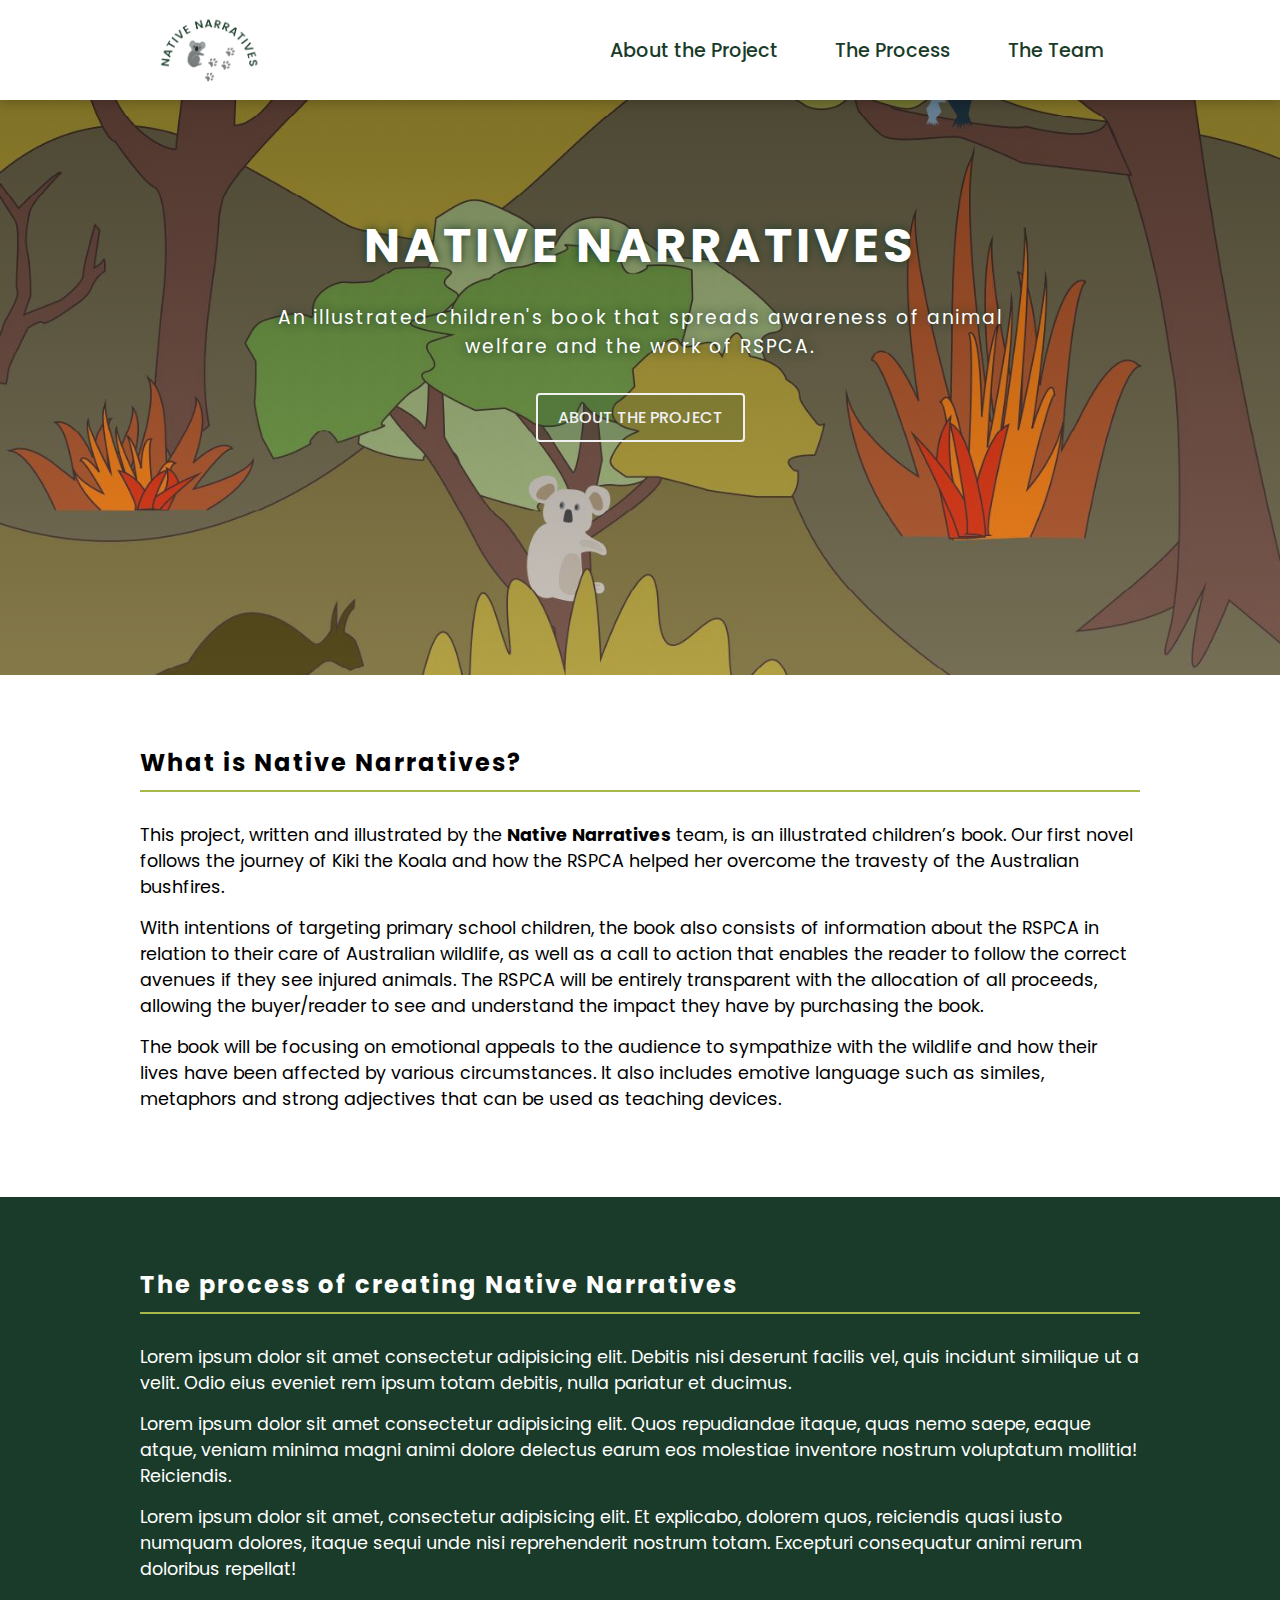
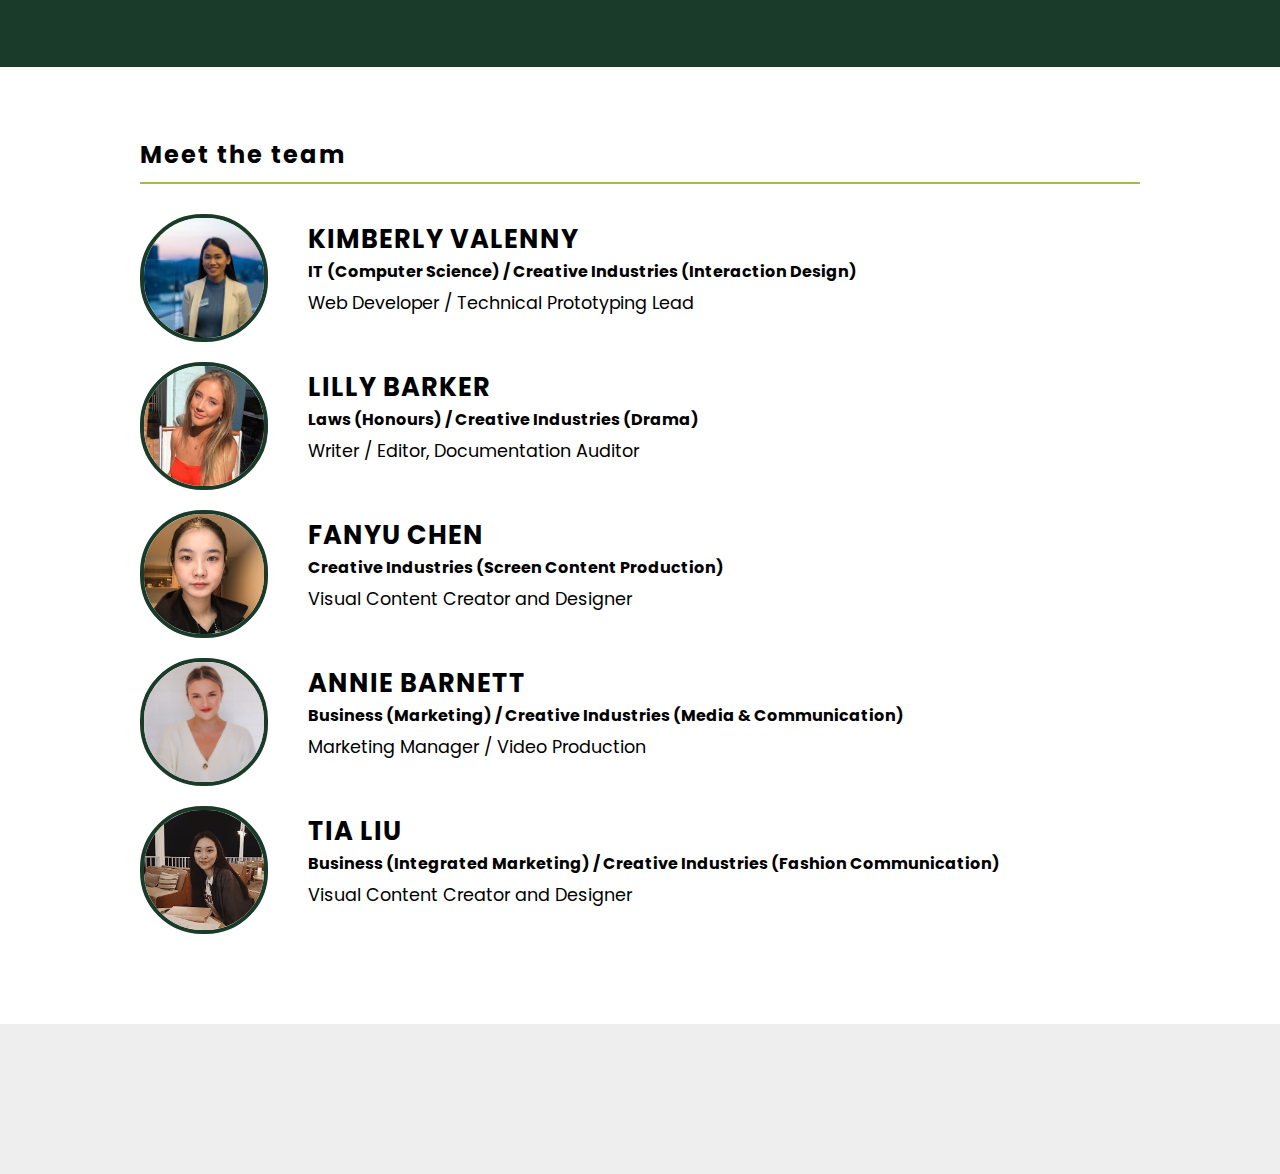
==== native-narratives/index.html @ b07a6215 "Updated copy text of project description" ====
<!DOCTYPE html>
<html lang="en">
  <head>
    <meta charset="UTF-8" />
    <meta name="viewport" content="width=device-width, initial-scale=1.0" />
    <link
      rel="stylesheet"
      href="https://cdnjs.cloudflare.com/ajax/libs/font-awesome/4.7.0/css/font-awesome.min.css"
    />
    <link rel="stylesheet" href="style.css" />
    <link rel="icon" href="assets/koala-favicon.png" />
    <title>Native Narratives</title>
  </head>
  <body>
    <nav id="nav" class="nav">
      <a class="logo" href="#intro">
        <img src="assets/native-narratives-logo-dark.png" />
      </a>
      <ul id="nav-items" class="nav-items">
        <li><a href="#about">About the Project</a></li>
        <li><a href="#process">The Process</a></li>
        <li><a href="#team">The Team</a></li>
      </ul>
      <a href="javascript:void(0);" class="icon" onclick="mobileNav()"
        ><i class="fa fa-bars"></i
      ></a>
    </nav>

    <section id="intro" class="intro">
      <div class="intro-text">
        <h1 id="title">Native Narratives</h1>
        <h3 id="subtitle">
          An illustrated children's book that spreads awareness of animal
          welfare and the work of RSPCA.
        </h3>
        <a href="#about"><button>About the Project</button></a>
      </div>
    </section>

    <main>
      <section id="about" class="about">
        <article>
          <h1>What is Native Narratives?</h1>
          <p>
            This project, written and illustrated by the
            <b>Native Narratives</b> team, is an illustrated children’s book.
            Our first novel follows the journey of Kiki the Koala and how the
            RSPCA helped her overcome the travesty of the Australian bushfires.
          </p>
          <p>
            With intentions of targeting primary school children, the book also
            consists of information about the RSPCA in relation to their care of
            Australian wildlife, as well as a call to action that enables the
            reader to follow the correct avenues if they see injured animals.
            The RSPCA will be entirely transparent with the allocation of all
            proceeds, allowing the buyer/reader to see and understand the impact
            they have by purchasing the book.
          </p>
          <p>
            The book will be focusing on emotional appeals to the audience to
            sympathize with the wildlife and how their lives have been affected
            by various circumstances. It also includes emotive language such as
            similes, metaphors and strong adjectives that can be used as
            teaching devices.
          </p>
        </article>
      </section>
      <section id="process" class="process">
        <article>
          <h1>The process of creating Native Narratives</h1>
          <p>
            Lorem ipsum dolor sit amet consectetur adipisicing elit. Debitis
            nisi deserunt facilis vel, quis incidunt similique ut a velit. Odio
            eius eveniet rem ipsum totam debitis, nulla pariatur et ducimus.
          </p>
          <p>
            Lorem ipsum dolor sit amet consectetur adipisicing elit. Quos
            repudiandae itaque, quas nemo saepe, eaque atque, veniam minima
            magni animi dolore delectus earum eos molestiae inventore nostrum
            voluptatum mollitia! Reiciendis.
          </p>
          <p>
            Lorem ipsum dolor sit amet, consectetur adipisicing elit. Et
            explicabo, dolorem quos, reiciendis quasi iusto numquam dolores,
            itaque sequi unde nisi reprehenderit nostrum totam. Excepturi
            consequatur animi rerum doloribus repellat!
          </p>
        </article>
      </section>
      <section id="team" class="team">
        <article>
          <h1>Meet the team</h1>
          <div class="team-member">
            <img src="assets/team-members/Kimberly.jpg" />
            <div class="text-container">
              <h2>Kimberly Valenny</h2>
              <h3>
                IT (Computer Science) / Creative Industries (Interaction Design)
              </h3>
              <p>Web Developer / Technical Prototyping Lead</p>
            </div>
          </div>
          <div class="team-member">
            <img src="assets/team-members/Lilly.png" />
            <div class="text-container">
              <h2>Lilly Barker</h2>
              <h3>Laws (Honours) / Creative Industries (Drama)</h3>
              <p>Writer / Editor, Documentation Auditor</p>
            </div>
          </div>
          <div class="team-member">
            <img src="assets/team-members/Fanyu.jpg" />
            <div class="text-container">
              <h2>Fanyu Chen</h2>
              <h3>Creative Industries (Screen Content Production)</h3>
              <p>Visual Content Creator and Designer</p>
            </div>
          </div>
          <div class="team-member">
            <img src="assets/team-members/Annie.jpg" />
            <div class="text-container">
              <h2>Annie Barnett</h2>
              <h3>
                Business (Marketing) / Creative Industries (Media &
                Communication)
              </h3>
              <p>Marketing Manager / Video Production</p>
            </div>
          </div>
          <div class="team-member">
            <img src="assets/team-members/Tia.jpg" />
            <div class="text-container">
              <h2>Tia Liu</h2>
              <h3>
                Business (Integrated Marketing) / Creative Industries (Fashion
                Communication)
              </h3>
              <p>Visual Content Creator and Designer</p>
            </div>
          </div>
        </article>
      </section>
    </main>

    <footer></footer>
  </body>

  <script src="script.js"></script>
</html>
---- native-narratives/style.css ----
@import url('https://fonts.googleapis.com/css2?family=Poppins:ital,wght@0,300;0,400;0,500;0,800;1,600&display=swap');

:root {
    font-size: 80%;
}

html {
    scroll-behavior: smooth;
}

body {
    margin: 0;
    padding: 0;
    box-sizing: border-box;
}

/* TEXT STYLINGS */

h1, h2, h3 {
    margin: 0;
    font-family: 'Poppins', sans-serif;
    letter-spacing: 2px;
}

p {
    margin: 0;
    font-family: 'Poppins', sans-serif;
    font-weight: 400;
    font-size: 1.1em;
}

button {
    padding: 10px 20px;
    margin: 12px 0;
    border-radius: 4px;
    background-color: transparent;
    cursor: pointer;
    font-family: 'Poppins', sans-serif;
    text-transform: uppercase;
    font-size: 1rem;
    transition: 0.2s;
}

/* NAVIGATION BAR */

#nav {
    text-align: center;
    background-color: white;
    box-shadow: 1px 2px 10px 1px rgba(0, 0, 0, 0.2);
    top: 0;
    z-index: 99;
    position: sticky;
    height: 60px;
    transition: all 0.4s ease;
    align-items: center;
}

#nav #nav-items {
    display: none;
}

#nav a.icon {
    display: block;
    position: absolute;
    right: 30px;
    top: 14px;
    font-size: 30px;
}

#nav.sticky-nav {
    position: sticky;
    transition: top 0.4s ease;
    box-shadow: 0 5px 10px rgb(0 0 0 / 10%);
    background-color: #FFFFFF;
}

#nav ul {
    list-style: none;
    padding-left: 0;
    font-family: 'Poppins', sans-serif;
    font-weight: 500;
    margin: 0;
    background-color: white;
}

#nav a img {
    height: 40px;
    padding-left: 2em;
    padding-top: 0.85em;
    float: left;
}

#nav a.logo {
    display: block;
    padding-bottom: 60px;
}

#nav a {
    color: #1A3B29;
}

#nav ul a {
    text-decoration: none;
    font-size: 1.2rem;
    display: block;
    padding: 1em;
    text-align: left;
    margin-left: 0.8em;
}

#nav ul a:hover {
    color: #A6B84A;
}

/* --- INTRO --- */

section#intro {
    background-color: beige;
    min-height: 75vh;
    margin-top: -100px;
    background-image: linear-gradient(rgba(0, 0, 0, 0.3), rgba(255, 255, 255, 0.1)), url('assets/3.jpg');
    background-position: center;
    background-repeat: no-repeat;
    background-size: cover;
}

#intro .intro-text {
    text-align: center;
    color: white;
    max-width: 90%;
    margin: 0 auto;
    padding-top: 200px;
    text-shadow: 0px 0px 10px #1A3B29;
}

#intro #title {
    text-transform: uppercase;
    letter-spacing: 4px;
    font-size: 3rem;
    line-height: 1.1;
    margin: 20px 0;
    border-bottom: none;
}

#intro #subtitle {
    font-weight: 400;
    margin: 20px 0;
}

.intro button {
    border: 2px solid #F0F0F0;
    background-color: rgba(26, 59, 41, 0.2);
    color: #F0F0F0;
    font-weight: 500;
}

.intro button:hover {
    color: #1A3B29;
    background-color: #F0F0F0;
}

/* MAIN */

main {
    background-color: white;

}

/* SECTIONS */

article {
    max-width: 700px;
    width: auto;
    margin-left: auto;
    margin-right: auto;
    padding: 40px 30px;
}

section h1 {
    font-size: 1.5rem;
    font-weight: bold;
    margin-bottom: 30px;
    padding-bottom: 10px;
    border-bottom: 2px solid #A6B84A;
}

section p {
    margin-bottom: 15px;
}

#process {
    background-color: #1A3B29;
    color: white;
}

/* MEET THE TEAM */

#team .team-member {
    display: flex;
    flex-direction: row;
    align-items: flex-start;
    justify-content: flex-start;
    margin-bottom: 20px;
}

#team .text-container h2  {
    font-size: 1.6rem;
    text-transform: uppercase;
    letter-spacing: 1px;
    line-height: 1.1;
    margin-bottom: 6px;
}

#team .text-container h3 {
    font-size: 1rem;
    letter-spacing: normal;
    margin-bottom: 6px;
}

#team img {
    object-fit: cover;
    width: 92px;
    height: 92px;
    border-radius: 50px;
    border: 4px solid #1A3B29;
    margin-right: 20px;
}

/* FOOTER */

footer {
    background-color: #EEEEEE;
    height: 150px;
}


/* ---- MEDIA QUERIES ---- */

@media (min-width: 700px) {
    :root {
        font-size: 100%;
    }

    #nav {
        display: flex;
        justify-content: space-around;
        position: sticky;
        height: 100px;
    }
    
    #nav #nav-items {
        display: block !important;
    }
    
    #nav a.icon {
        display: none;
    }

    #nav a.logo {
        display: flex;
        padding: 0;
    }

    #nav a img {
        padding: 0;
        height: 70px;
    }

    #nav ul {
        margin: auto 0;
    }

    #nav li {
        display: inline-block;
    }

    #intro .intro-text {
        max-width: 60%;
    }

    article {
        max-width: 1000px;
        width: auto;
        margin-left: auto;
        margin-right: auto;
        padding: 70px 100px;
    }

    #team .team-member {
        align-items: center;
    }

    #team img {
        width: 120px;
        height: 120px;
        border-radius: 62px;
        margin-right: 40px;
    }
}
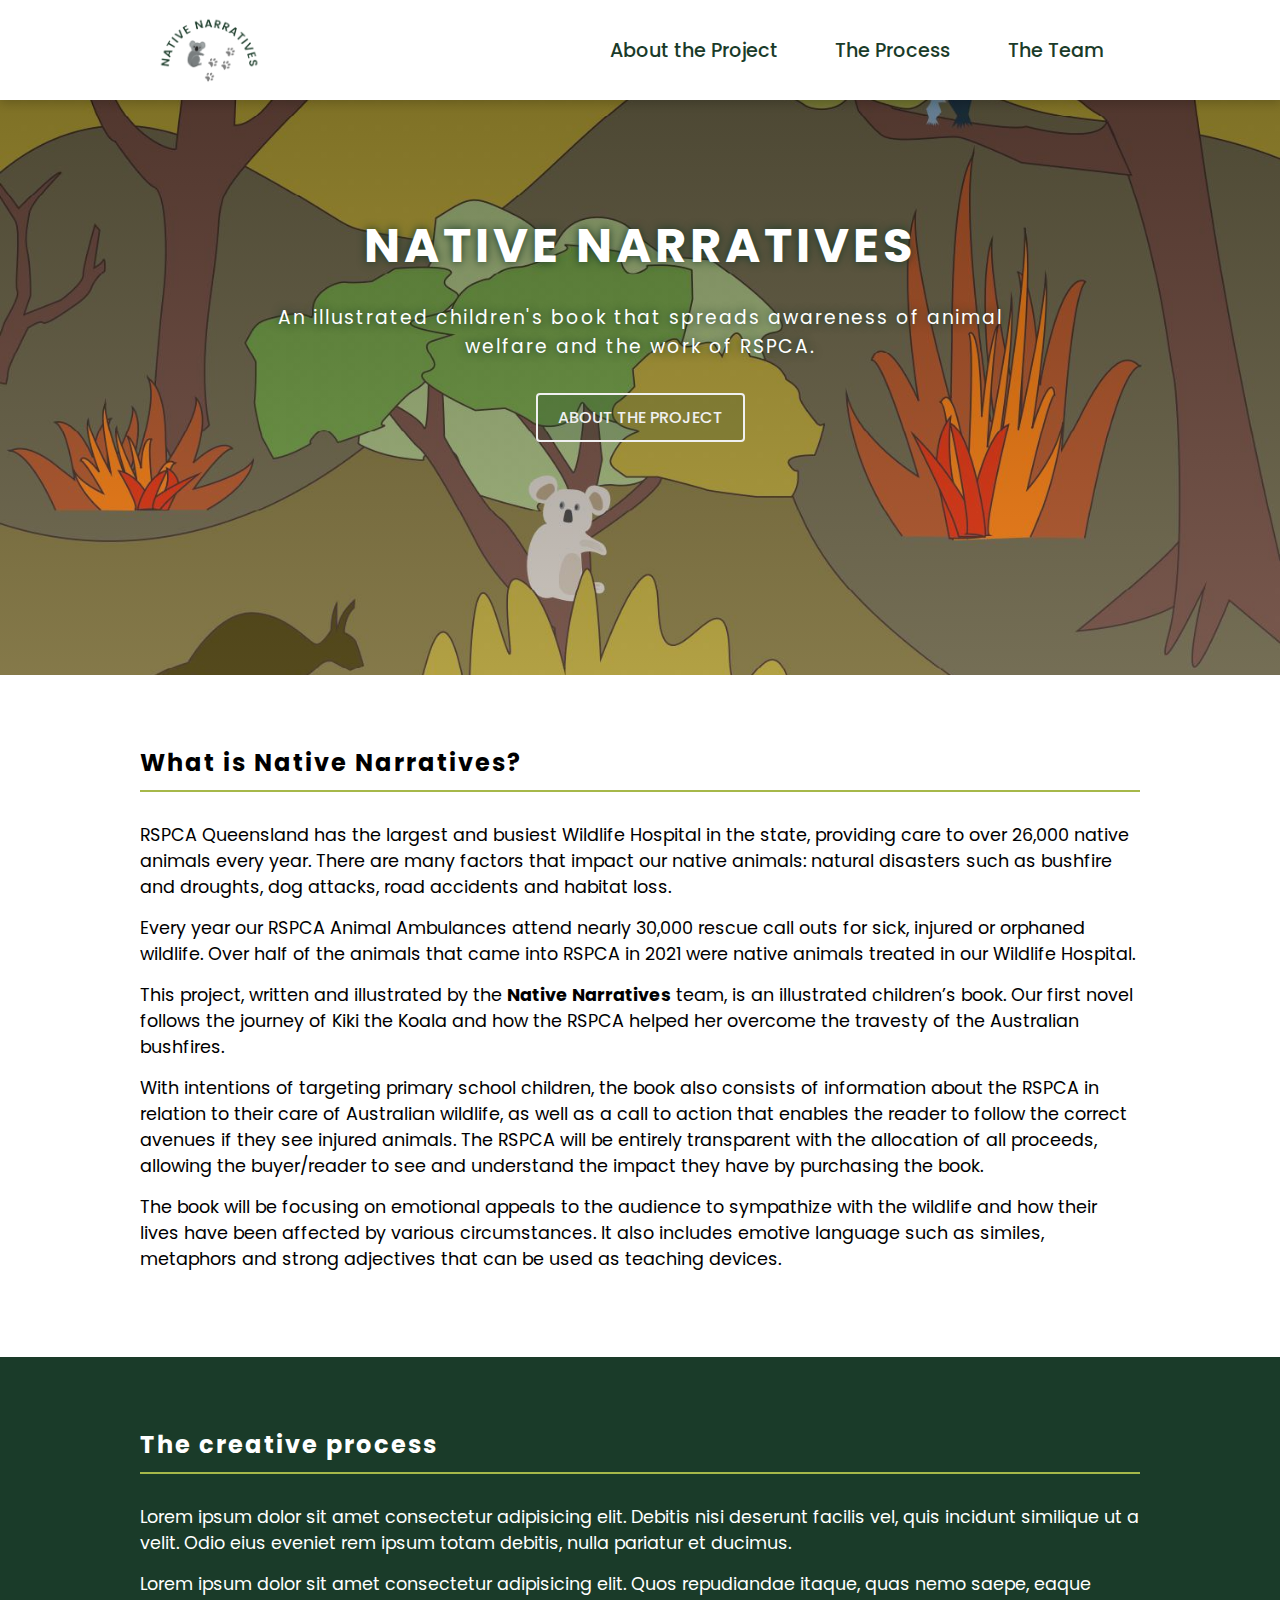
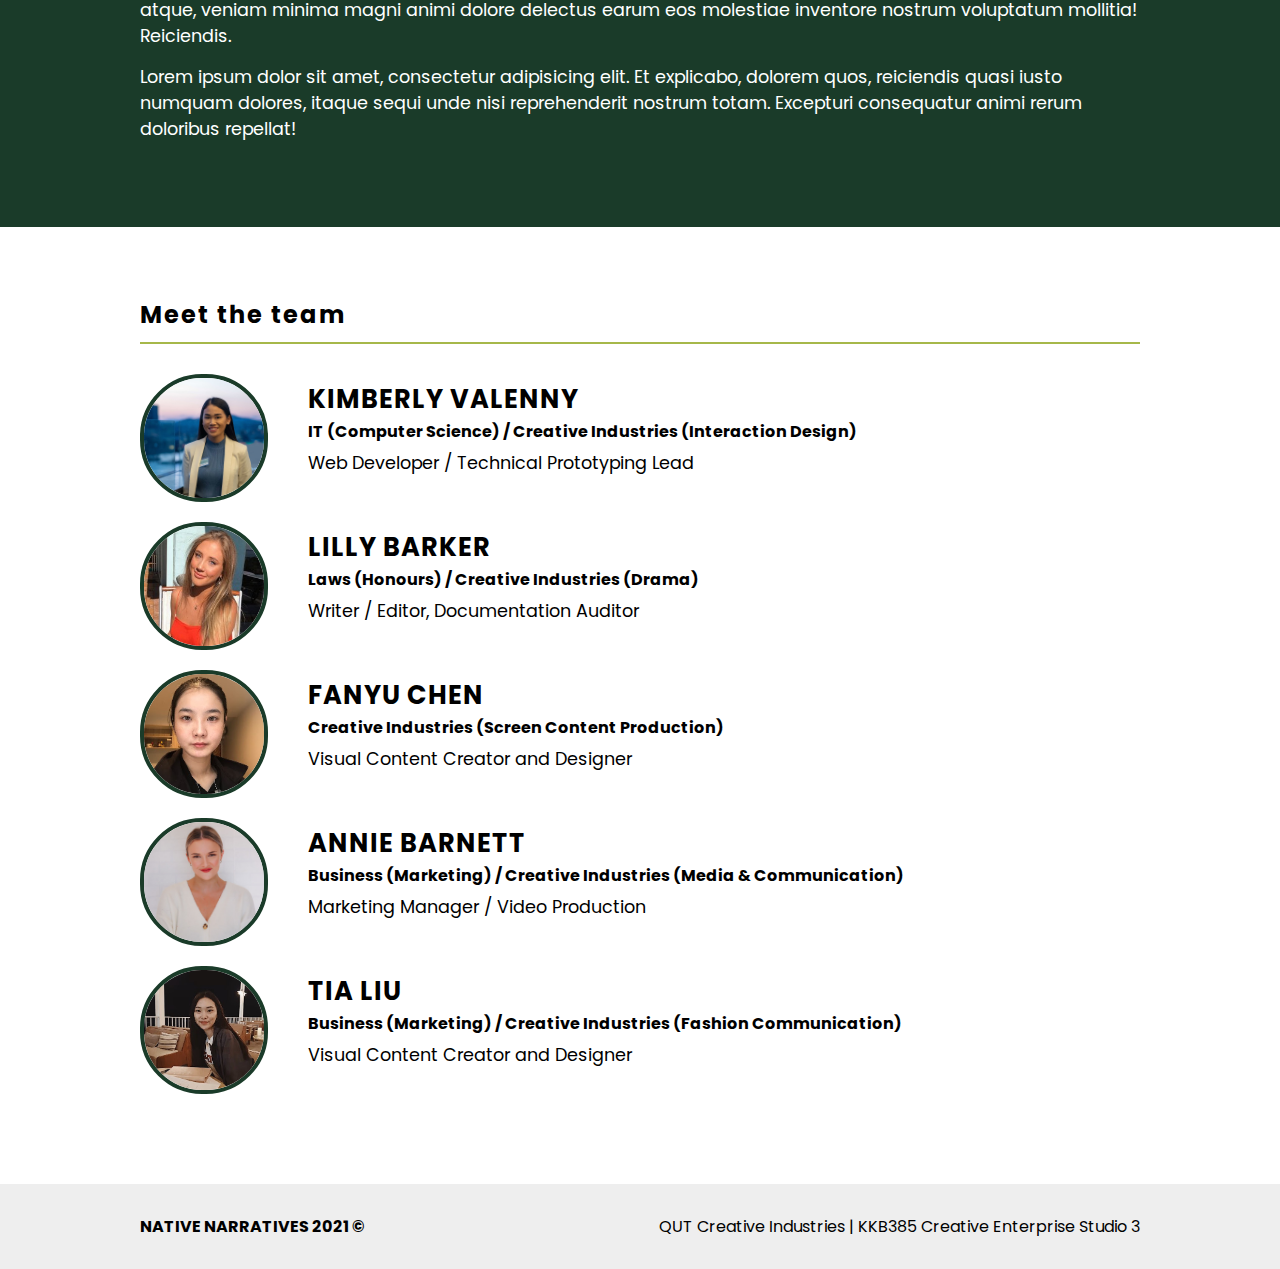
==== commit 163c6498: "added footer content" ====
--- a/native-narratives/index.html
+++ b/native-narratives/index.html
@@ -42,10 +42,14 @@
         <article>
           <h1>What is Native Narratives?</h1>
           <p>
+            RSPCA Queensland has the largest and busiest Wildlife Hospital in the state, providing care to over 26,000 native animals every year. There are many factors that impact our native animals: natural disasters such as bushfire and droughts, dog attacks, road accidents and habitat loss.
+          </p>
+          <p>
+            Every year our RSPCA Animal Ambulances attend nearly 30,000 rescue call outs for sick, injured or orphaned wildlife. Over half of the animals that came into RSPCA in 2021 were native animals treated in our Wildlife Hospital.
+          </p>
+          <p>
             This project, written and illustrated by the
-            <b>Native Narratives</b> team, is an illustrated children’s book.
-            Our first novel follows the journey of Kiki the Koala and how the
-            RSPCA helped her overcome the travesty of the Australian bushfires.
+            <span id="project-name">Native Narratives</span> team, is an illustrated children’s book. Our first novel follows the journey of Kiki the Koala and how the RSPCA helped her overcome the travesty of the Australian bushfires.
           </p>
           <p>
             With intentions of targeting primary school children, the book also
@@ -67,7 +71,7 @@
       </section>
       <section id="process" class="process">
         <article>
-          <h1>The process of creating Native Narratives</h1>
+          <h1>The creative process</h1>
           <p>
             Lorem ipsum dolor sit amet consectetur adipisicing elit. Debitis
             nisi deserunt facilis vel, quis incidunt similique ut a velit. Odio
@@ -132,7 +136,7 @@
             <div class="text-container">
               <h2>Tia Liu</h2>
               <h3>
-                Business (Integrated Marketing) / Creative Industries (Fashion
+                Business (Marketing) / Creative Industries (Fashion
                 Communication)
               </h3>
               <p>Visual Content Creator and Designer</p>
@@ -142,7 +146,12 @@
       </section>
     </main>
 
-    <footer></footer>
+    <footer>
+      <article>
+        <p id="project-name">NATIVE NARRATIVES 2021 &copy;</p>
+        <p>QUT Creative Industries | KKB385 Creative Enterprise Studio 3</p>
+      </article>
+    </footer>
   </body>
 
   <script src="script.js"></script>
--- a/native-narratives/style.css
+++ b/native-narratives/style.css
@@ -230,7 +230,22 @@
 
 footer {
     background-color: #EEEEEE;
-    height: 150px;
+}
+
+footer article {
+    padding: 20px 30px;
+    display: flex;
+    flex-wrap: wrap;
+    align-items: center;
+    justify-content: space-between;
+}
+
+footer article p {
+    font-size: 1em;
+}
+
+#project-name {
+    font-weight: bold;
 }
 
 
@@ -286,6 +301,10 @@
         padding: 70px 100px;
     }
 
+    footer article {
+        padding: 30px 100px;
+    }
+
     #team .team-member {
         align-items: center;
     }
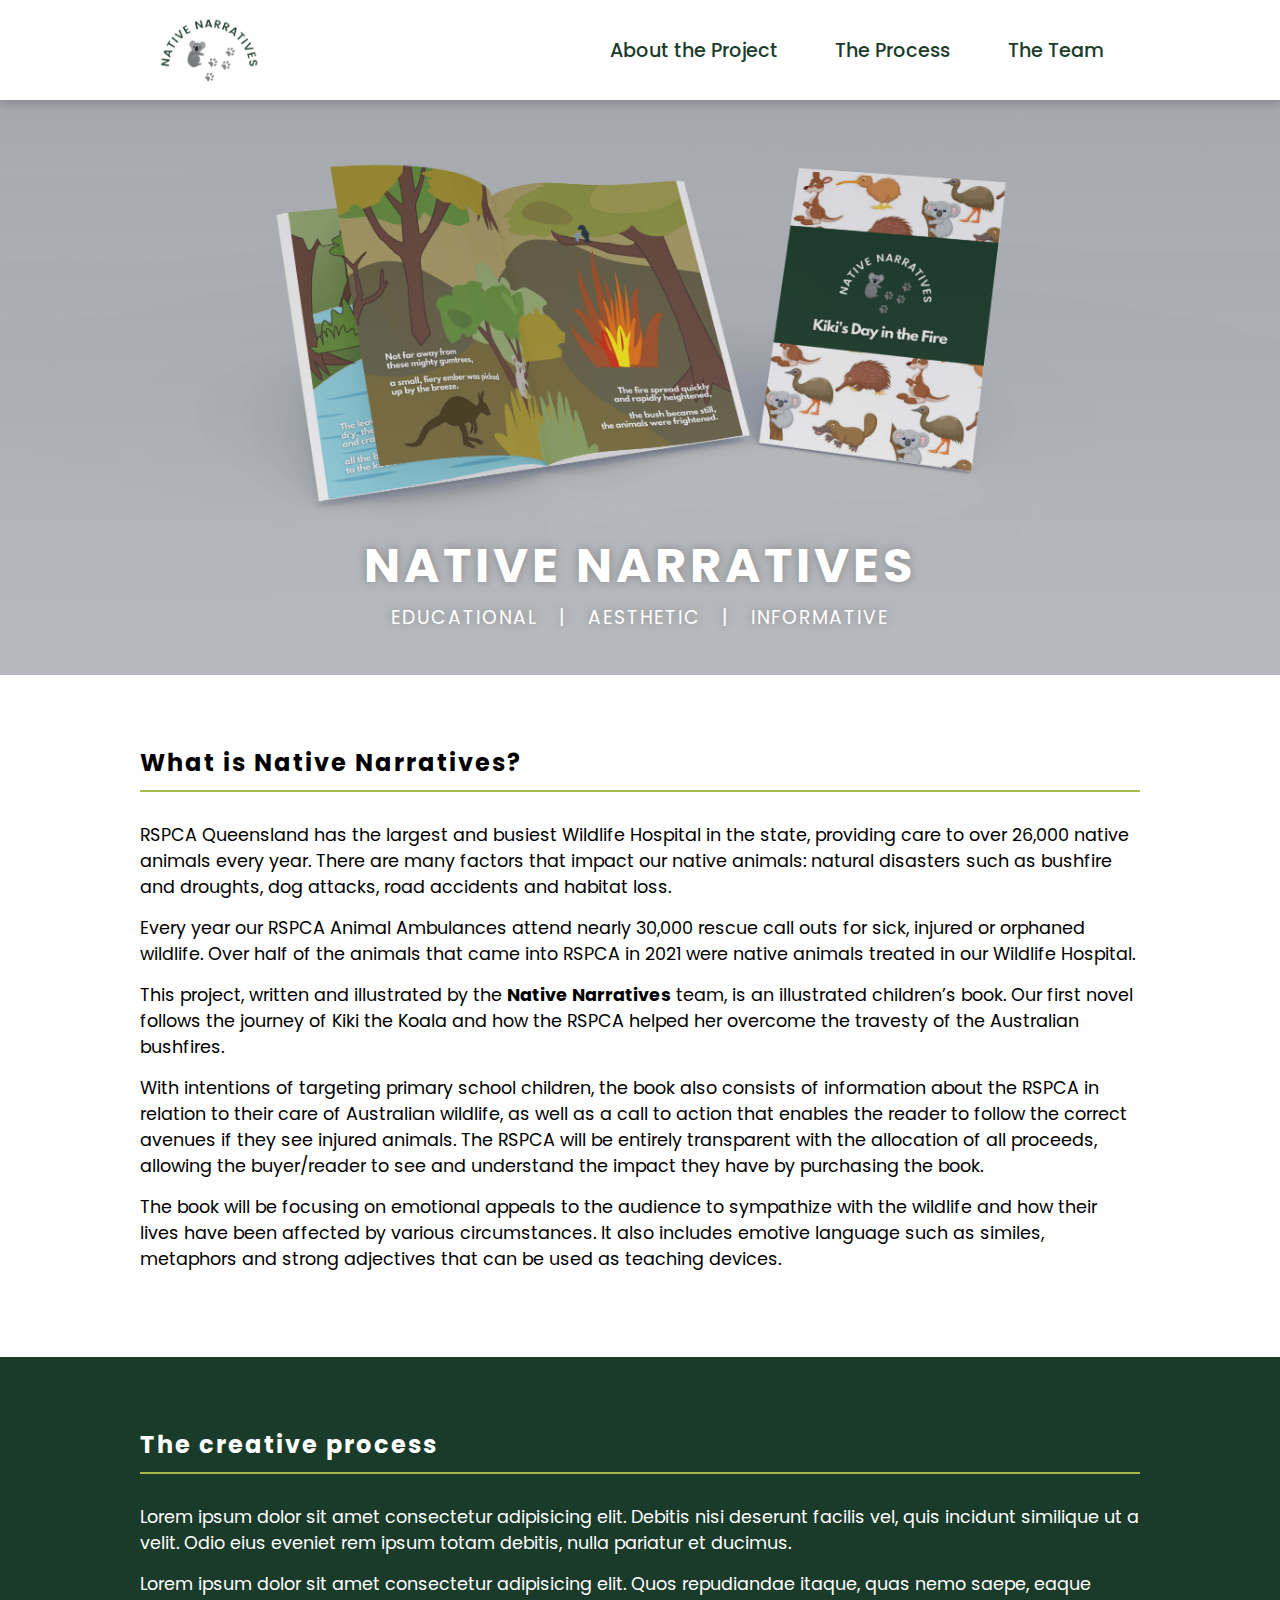
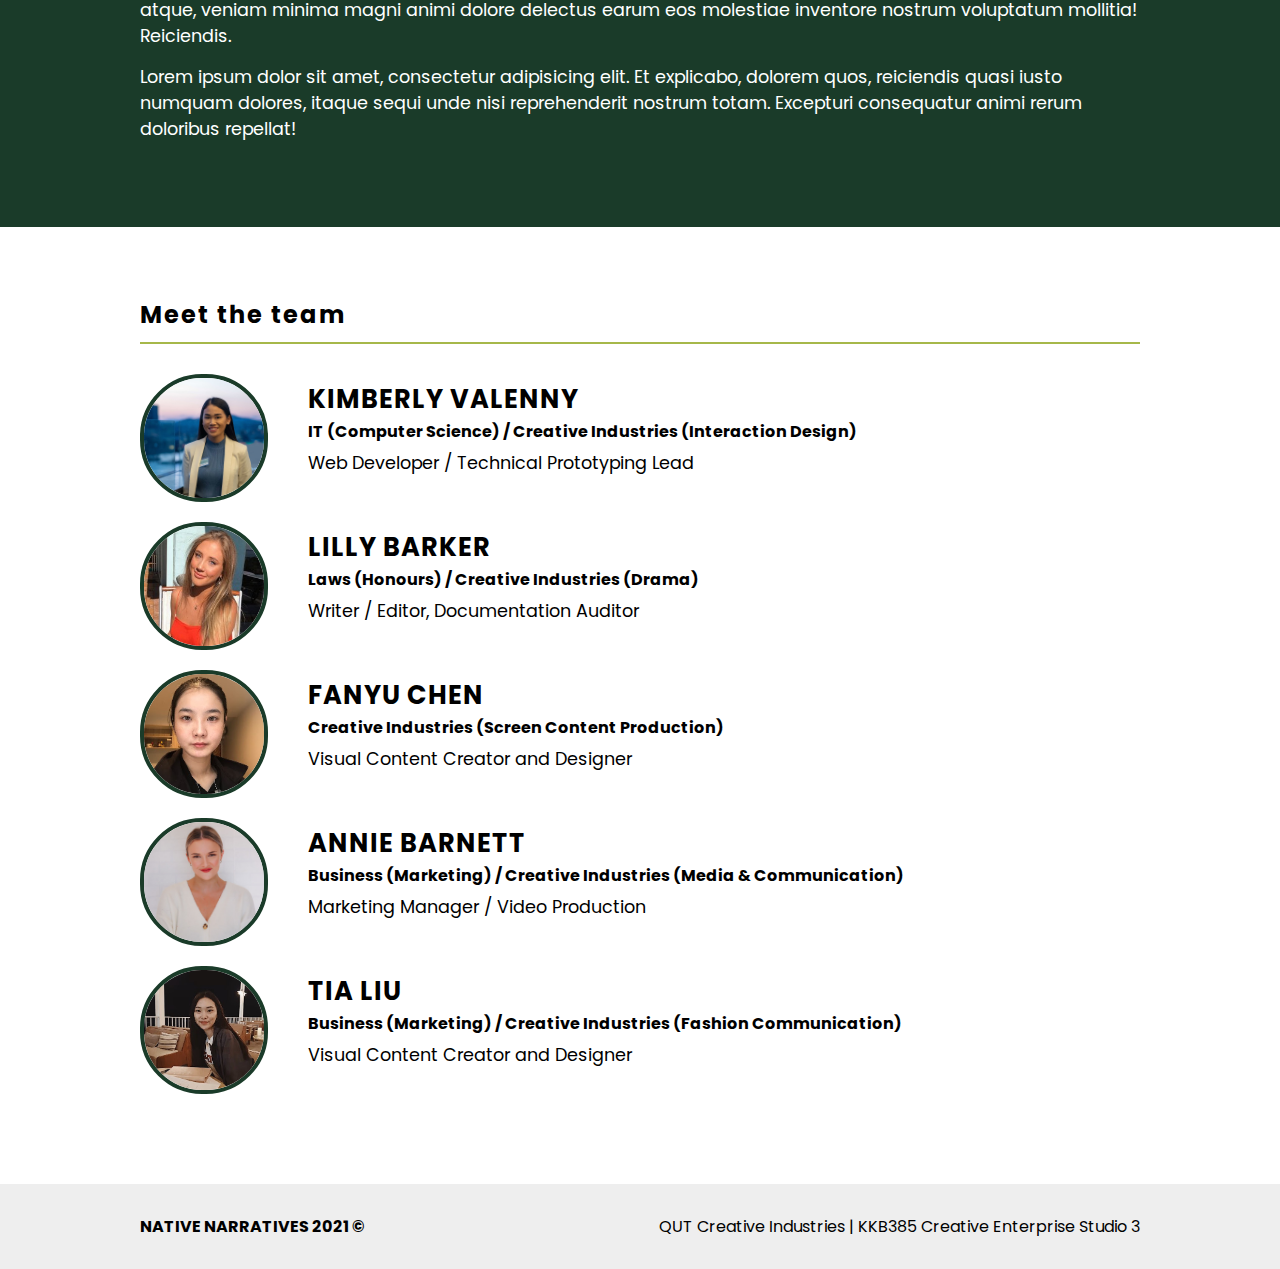
==== commit a3249d26: "updates to header image and styles" ====
--- a/native-narratives/index.html
+++ b/native-narratives/index.html
@@ -30,10 +30,8 @@
       <div class="intro-text">
         <h1 id="title">Native Narratives</h1>
         <h3 id="subtitle">
-          An illustrated children's book that spreads awareness of animal
-          welfare and the work of RSPCA.
+          Educational &nbsp; | &nbsp; Aesthetic &nbsp; | &nbsp; Informative
         </h3>
-        <a href="#about"><button>About the Project</button></a>
       </div>
     </section>
 
--- a/native-narratives/style.css
+++ b/native-narratives/style.css
@@ -115,10 +115,9 @@
 /* --- INTRO --- */
 
 section#intro {
-    background-color: beige;
     min-height: 75vh;
     margin-top: -100px;
-    background-image: linear-gradient(rgba(0, 0, 0, 0.3), rgba(255, 255, 255, 0.1)), url('assets/3.jpg');
+    background-image: linear-gradient(rgba(0, 0, 0, 0.1), rgba(255, 255, 255, 0.1)), url('assets/native-narratives-book.jpg');
     background-position: center;
     background-repeat: no-repeat;
     background-size: cover;
@@ -129,8 +128,8 @@
     color: white;
     max-width: 90%;
     margin: 0 auto;
-    padding-top: 200px;
-    text-shadow: 0px 0px 10px #1A3B29;
+    padding-top: 53vh;
+    text-shadow: 0px 0px 10px #888888;
 }
 
 #intro #title {
@@ -138,13 +137,14 @@
     letter-spacing: 4px;
     font-size: 3rem;
     line-height: 1.1;
-    margin: 20px 0;
+    margin-bottom: 10px;
+    padding-bottom: 0;
     border-bottom: none;
 }
 
 #intro #subtitle {
+    text-transform: uppercase;
     font-weight: 400;
-    margin: 20px 0;
 }
 
 .intro button {
@@ -290,7 +290,7 @@
     }
 
     #intro .intro-text {
-        max-width: 60%;
+        padding-top: 60vh;
     }
 
     article {
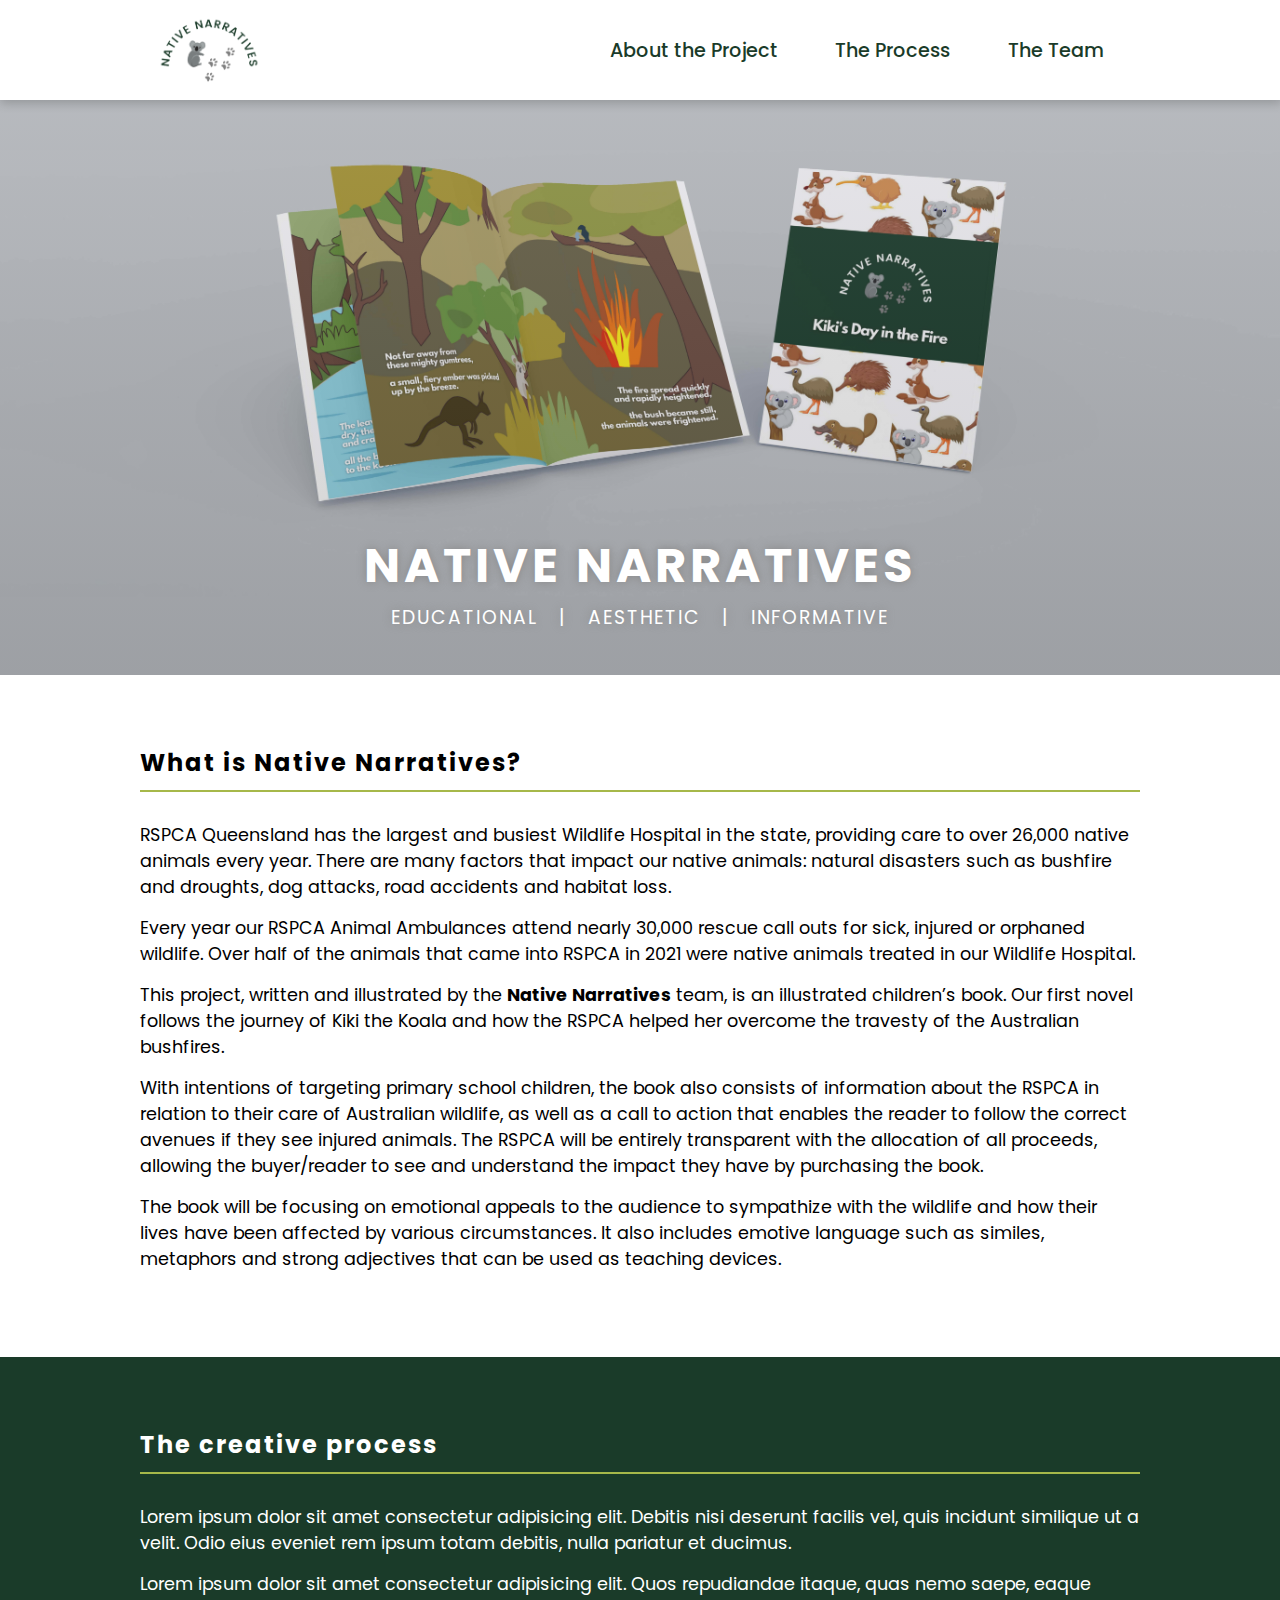
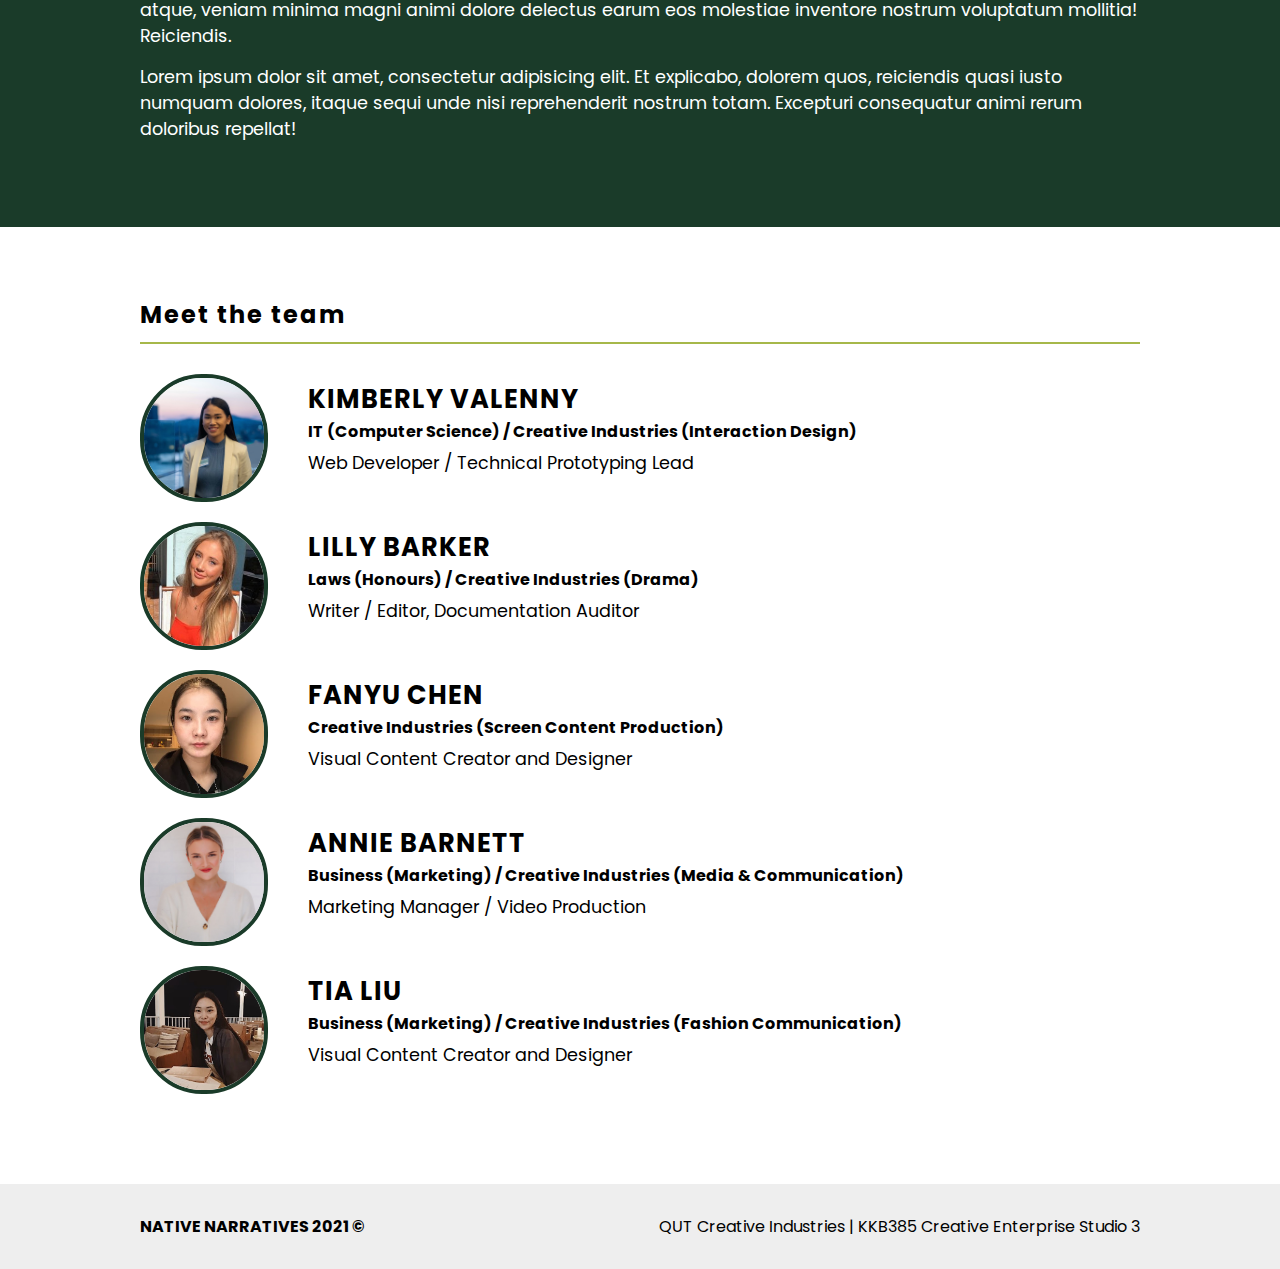
==== commit 07973489: "code formatting update" ====
--- a/native-narratives/index.html
+++ b/native-narratives/index.html
@@ -40,14 +40,24 @@
         <article>
           <h1>What is Native Narratives?</h1>
           <p>
-            RSPCA Queensland has the largest and busiest Wildlife Hospital in the state, providing care to over 26,000 native animals every year. There are many factors that impact our native animals: natural disasters such as bushfire and droughts, dog attacks, road accidents and habitat loss.
+            RSPCA Queensland has the largest and busiest Wildlife Hospital in
+            the state, providing care to over 26,000 native animals every year.
+            There are many factors that impact our native animals: natural
+            disasters such as bushfire and droughts, dog attacks, road accidents
+            and habitat loss.
           </p>
           <p>
-            Every year our RSPCA Animal Ambulances attend nearly 30,000 rescue call outs for sick, injured or orphaned wildlife. Over half of the animals that came into RSPCA in 2021 were native animals treated in our Wildlife Hospital.
+            Every year our RSPCA Animal Ambulances attend nearly 30,000 rescue
+            call outs for sick, injured or orphaned wildlife. Over half of the
+            animals that came into RSPCA in 2021 were native animals treated in
+            our Wildlife Hospital.
           </p>
           <p>
             This project, written and illustrated by the
-            <span id="project-name">Native Narratives</span> team, is an illustrated children’s book. Our first novel follows the journey of Kiki the Koala and how the RSPCA helped her overcome the travesty of the Australian bushfires.
+            <span id="project-name">Native Narratives</span> team, is an
+            illustrated children’s book. Our first novel follows the journey of
+            Kiki the Koala and how the RSPCA helped her overcome the travesty of
+            the Australian bushfires.
           </p>
           <p>
             With intentions of targeting primary school children, the book also
--- a/native-narratives/style.css
+++ b/native-narratives/style.css
@@ -1,318 +1,322 @@
-@import url('https://fonts.googleapis.com/css2?family=Poppins:ital,wght@0,300;0,400;0,500;0,800;1,600&display=swap');
+@import url("https://fonts.googleapis.com/css2?family=Poppins:ital,wght@0,300;0,400;0,500;0,800;1,600&display=swap");
 
 :root {
-    font-size: 80%;
+  font-size: 80%;
 }
 
 html {
-    scroll-behavior: smooth;
+  scroll-behavior: smooth;
 }
 
 body {
-    margin: 0;
+  margin: 0;
+  padding: 0;
+  box-sizing: border-box;
+}
+
+/* TEXT STYLINGS */
+
+h1,
+h2,
+h3 {
+  margin: 0;
+  font-family: "Poppins", sans-serif;
+  letter-spacing: 2px;
+}
+
+p {
+  margin: 0;
+  font-family: "Poppins", sans-serif;
+  font-weight: 400;
+  font-size: 1.1em;
+}
+
+button {
+  padding: 10px 20px;
+  margin: 12px 0;
+  border-radius: 4px;
+  background-color: transparent;
+  cursor: pointer;
+  font-family: "Poppins", sans-serif;
+  text-transform: uppercase;
+  font-size: 1rem;
+  transition: 0.2s;
+}
+
+/* NAVIGATION BAR */
+
+#nav {
+  text-align: center;
+  background-color: white;
+  box-shadow: 1px 2px 10px 1px rgba(0, 0, 0, 0.2);
+  top: 0;
+  z-index: 99;
+  position: sticky;
+  height: 60px;
+  transition: all 0.4s ease;
+  align-items: center;
+}
+
+#nav #nav-items {
+  display: none;
+}
+
+#nav a.icon {
+  display: block;
+  position: absolute;
+  right: 30px;
+  top: 14px;
+  font-size: 30px;
+}
+
+#nav.sticky-nav {
+  position: sticky;
+  transition: top 0.4s ease;
+  box-shadow: 0 5px 10px rgb(0 0 0 / 10%);
+  background-color: #ffffff;
+}
+
+#nav ul {
+  list-style: none;
+  padding-left: 0;
+  font-family: "Poppins", sans-serif;
+  font-weight: 500;
+  margin: 0;
+  background-color: white;
+}
+
+#nav a img {
+  height: 40px;
+  padding-left: 2em;
+  padding-top: 0.85em;
+  float: left;
+}
+
+#nav a.logo {
+  display: block;
+  padding-bottom: 60px;
+}
+
+#nav a {
+  color: #1a3b29;
+}
+
+#nav ul a {
+  text-decoration: none;
+  font-size: 1.2rem;
+  display: block;
+  padding: 1em;
+  text-align: left;
+  margin-left: 0.8em;
+}
+
+#nav ul a:hover {
+  color: #a6b84a;
+}
+
+/* --- INTRO --- */
+
+section#intro {
+  min-height: 75vh;
+  margin-top: -100px;
+  background-image: linear-gradient(
+      rgba(255, 255, 255, 0.1),
+      rgba(0, 0, 0, 0.1)
+    ),
+    url("assets/native-narratives-book.jpg");
+  background-position: center;
+  background-repeat: no-repeat;
+  background-size: cover;
+}
+
+#intro .intro-text {
+  text-align: center;
+  color: white;
+  max-width: 90%;
+  margin: 0 auto;
+  padding-top: 53vh;
+  text-shadow: 0px 0px 10px #888888;
+}
+
+#intro #title {
+  text-transform: uppercase;
+  letter-spacing: 4px;
+  font-size: 3rem;
+  line-height: 1.1;
+  margin-bottom: 10px;
+  padding-bottom: 0;
+  border-bottom: none;
+}
+
+#intro #subtitle {
+  text-transform: uppercase;
+  font-weight: 400;
+}
+
+.intro button {
+  border: 2px solid #f0f0f0;
+  background-color: rgba(26, 59, 41, 0.2);
+  color: #f0f0f0;
+  font-weight: 500;
+}
+
+.intro button:hover {
+  color: #1a3b29;
+  background-color: #f0f0f0;
+}
+
+/* MAIN */
+
+main {
+  background-color: white;
+}
+
+/* SECTIONS */
+
+article {
+  max-width: 700px;
+  width: auto;
+  margin-left: auto;
+  margin-right: auto;
+  padding: 40px 30px;
+}
+
+section h1 {
+  font-size: 1.5rem;
+  font-weight: bold;
+  margin-bottom: 30px;
+  padding-bottom: 10px;
+  border-bottom: 2px solid #a6b84a;
+}
+
+section p {
+  margin-bottom: 15px;
+}
+
+#process {
+  background-color: #1a3b29;
+  color: white;
+}
+
+/* MEET THE TEAM */
+
+#team .team-member {
+  display: flex;
+  flex-direction: row;
+  align-items: flex-start;
+  justify-content: flex-start;
+  margin-bottom: 20px;
+}
+
+#team .text-container h2 {
+  font-size: 1.6rem;
+  text-transform: uppercase;
+  letter-spacing: 1px;
+  line-height: 1.1;
+  margin-bottom: 6px;
+}
+
+#team .text-container h3 {
+  font-size: 1rem;
+  letter-spacing: normal;
+  margin-bottom: 6px;
+}
+
+#team img {
+  object-fit: cover;
+  width: 92px;
+  height: 92px;
+  border-radius: 50px;
+  border: 4px solid #1a3b29;
+  margin-right: 20px;
+}
+
+/* FOOTER */
+
+footer {
+  background-color: #eeeeee;
+}
+
+footer article {
+  padding: 20px 30px;
+  display: flex;
+  flex-wrap: wrap;
+  align-items: center;
+  justify-content: space-between;
+}
+
+footer article p {
+  font-size: 1em;
+}
+
+#project-name {
+  font-weight: bold;
+}
+
+/* ---- MEDIA QUERIES ---- */
+
+@media (min-width: 700px) {
+  :root {
+    font-size: 100%;
+  }
+
+  #nav {
+    display: flex;
+    justify-content: space-around;
+    position: sticky;
+    height: 100px;
+  }
+
+  #nav #nav-items {
+    display: block !important;
+  }
+
+  #nav a.icon {
+    display: none;
+  }
+
+  #nav a.logo {
+    display: flex;
     padding: 0;
-    box-sizing: border-box;
-}
-
-/* TEXT STYLINGS */
-
-h1, h2, h3 {
-    margin: 0;
-    font-family: 'Poppins', sans-serif;
-    letter-spacing: 2px;
-}
-
-p {
-    margin: 0;
-    font-family: 'Poppins', sans-serif;
-    font-weight: 400;
-    font-size: 1.1em;
-}
-
-button {
-    padding: 10px 20px;
-    margin: 12px 0;
-    border-radius: 4px;
-    background-color: transparent;
-    cursor: pointer;
-    font-family: 'Poppins', sans-serif;
-    text-transform: uppercase;
-    font-size: 1rem;
-    transition: 0.2s;
-}
-
-/* NAVIGATION BAR */
-
-#nav {
-    text-align: center;
-    background-color: white;
-    box-shadow: 1px 2px 10px 1px rgba(0, 0, 0, 0.2);
-    top: 0;
-    z-index: 99;
-    position: sticky;
-    height: 60px;
-    transition: all 0.4s ease;
-    align-items: center;
-}
-
-#nav #nav-items {
-    display: none;
-}
-
-#nav a.icon {
-    display: block;
-    position: absolute;
-    right: 30px;
-    top: 14px;
-    font-size: 30px;
-}
-
-#nav.sticky-nav {
-    position: sticky;
-    transition: top 0.4s ease;
-    box-shadow: 0 5px 10px rgb(0 0 0 / 10%);
-    background-color: #FFFFFF;
-}
-
-#nav ul {
-    list-style: none;
-    padding-left: 0;
-    font-family: 'Poppins', sans-serif;
-    font-weight: 500;
-    margin: 0;
-    background-color: white;
-}
-
-#nav a img {
-    height: 40px;
-    padding-left: 2em;
-    padding-top: 0.85em;
-    float: left;
-}
-
-#nav a.logo {
-    display: block;
-    padding-bottom: 60px;
-}
-
-#nav a {
-    color: #1A3B29;
-}
-
-#nav ul a {
-    text-decoration: none;
-    font-size: 1.2rem;
-    display: block;
-    padding: 1em;
-    text-align: left;
-    margin-left: 0.8em;
-}
-
-#nav ul a:hover {
-    color: #A6B84A;
-}
-
-/* --- INTRO --- */
-
-section#intro {
-    min-height: 75vh;
-    margin-top: -100px;
-    background-image: linear-gradient(rgba(0, 0, 0, 0.1), rgba(255, 255, 255, 0.1)), url('assets/native-narratives-book.jpg');
-    background-position: center;
-    background-repeat: no-repeat;
-    background-size: cover;
-}
-
-#intro .intro-text {
-    text-align: center;
-    color: white;
-    max-width: 90%;
-    margin: 0 auto;
-    padding-top: 53vh;
-    text-shadow: 0px 0px 10px #888888;
-}
-
-#intro #title {
-    text-transform: uppercase;
-    letter-spacing: 4px;
-    font-size: 3rem;
-    line-height: 1.1;
-    margin-bottom: 10px;
-    padding-bottom: 0;
-    border-bottom: none;
-}
-
-#intro #subtitle {
-    text-transform: uppercase;
-    font-weight: 400;
-}
-
-.intro button {
-    border: 2px solid #F0F0F0;
-    background-color: rgba(26, 59, 41, 0.2);
-    color: #F0F0F0;
-    font-weight: 500;
-}
-
-.intro button:hover {
-    color: #1A3B29;
-    background-color: #F0F0F0;
-}
-
-/* MAIN */
-
-main {
-    background-color: white;
-
-}
-
-/* SECTIONS */
-
-article {
-    max-width: 700px;
+  }
+
+  #nav a img {
+    padding: 0;
+    height: 70px;
+  }
+
+  #nav ul {
+    margin: auto 0;
+  }
+
+  #nav li {
+    display: inline-block;
+  }
+
+  #intro .intro-text {
+    padding-top: 60vh;
+  }
+
+  article {
+    max-width: 1000px;
     width: auto;
     margin-left: auto;
     margin-right: auto;
-    padding: 40px 30px;
-}
-
-section h1 {
-    font-size: 1.5rem;
-    font-weight: bold;
-    margin-bottom: 30px;
-    padding-bottom: 10px;
-    border-bottom: 2px solid #A6B84A;
-}
-
-section p {
-    margin-bottom: 15px;
-}
-
-#process {
-    background-color: #1A3B29;
-    color: white;
-}
-
-/* MEET THE TEAM */
-
-#team .team-member {
-    display: flex;
-    flex-direction: row;
-    align-items: flex-start;
-    justify-content: flex-start;
-    margin-bottom: 20px;
-}
-
-#team .text-container h2  {
-    font-size: 1.6rem;
-    text-transform: uppercase;
-    letter-spacing: 1px;
-    line-height: 1.1;
-    margin-bottom: 6px;
-}
-
-#team .text-container h3 {
-    font-size: 1rem;
-    letter-spacing: normal;
-    margin-bottom: 6px;
-}
-
-#team img {
-    object-fit: cover;
-    width: 92px;
-    height: 92px;
-    border-radius: 50px;
-    border: 4px solid #1A3B29;
-    margin-right: 20px;
-}
-
-/* FOOTER */
-
-footer {
-    background-color: #EEEEEE;
-}
-
-footer article {
-    padding: 20px 30px;
-    display: flex;
-    flex-wrap: wrap;
+    padding: 70px 100px;
+  }
+
+  footer article {
+    padding: 30px 100px;
+  }
+
+  #team .team-member {
     align-items: center;
-    justify-content: space-between;
-}
-
-footer article p {
-    font-size: 1em;
-}
-
-#project-name {
-    font-weight: bold;
-}
-
-
-/* ---- MEDIA QUERIES ---- */
-
-@media (min-width: 700px) {
-    :root {
-        font-size: 100%;
-    }
-
-    #nav {
-        display: flex;
-        justify-content: space-around;
-        position: sticky;
-        height: 100px;
-    }
-    
-    #nav #nav-items {
-        display: block !important;
-    }
-    
-    #nav a.icon {
-        display: none;
-    }
-
-    #nav a.logo {
-        display: flex;
-        padding: 0;
-    }
-
-    #nav a img {
-        padding: 0;
-        height: 70px;
-    }
-
-    #nav ul {
-        margin: auto 0;
-    }
-
-    #nav li {
-        display: inline-block;
-    }
-
-    #intro .intro-text {
-        padding-top: 60vh;
-    }
-
-    article {
-        max-width: 1000px;
-        width: auto;
-        margin-left: auto;
-        margin-right: auto;
-        padding: 70px 100px;
-    }
-
-    footer article {
-        padding: 30px 100px;
-    }
-
-    #team .team-member {
-        align-items: center;
-    }
-
-    #team img {
-        width: 120px;
-        height: 120px;
-        border-radius: 62px;
-        margin-right: 40px;
-    }
-}+  }
+
+  #team img {
+    width: 120px;
+    height: 120px;
+    border-radius: 62px;
+    margin-right: 40px;
+  }
+}
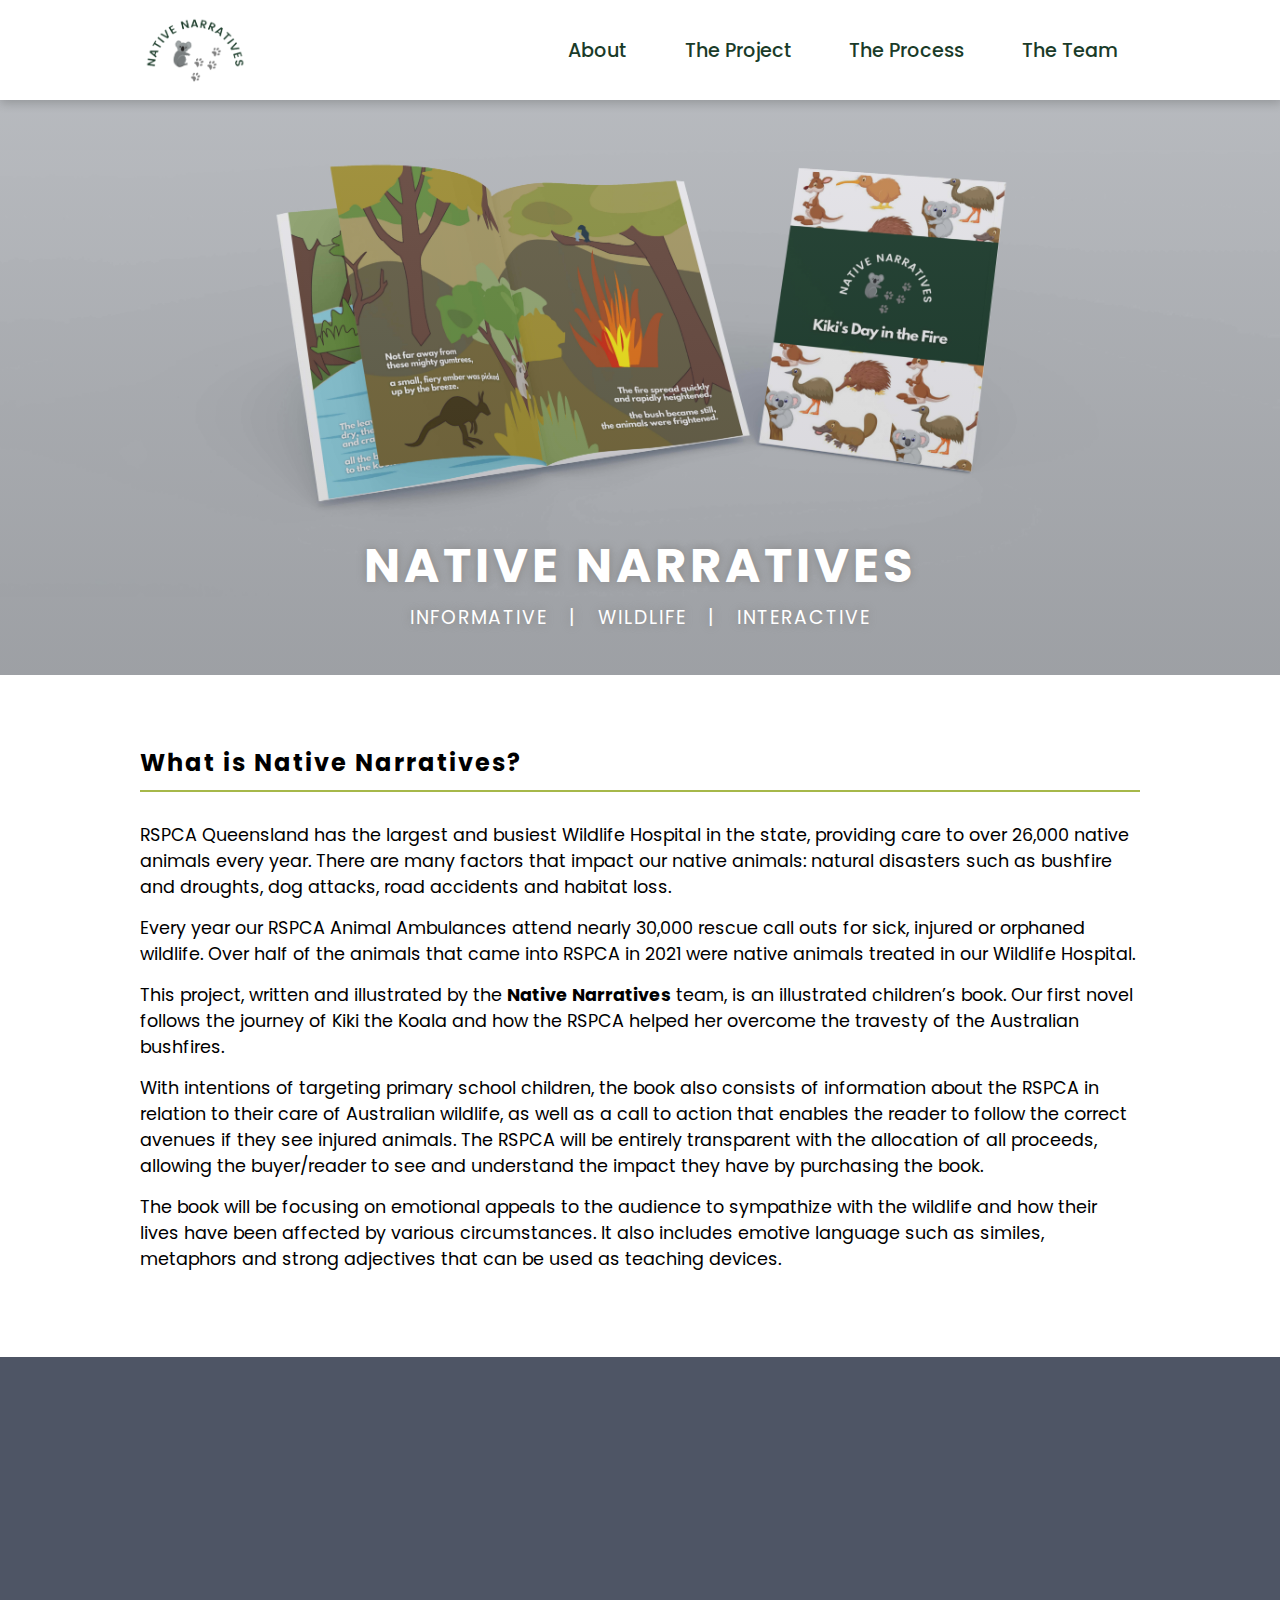
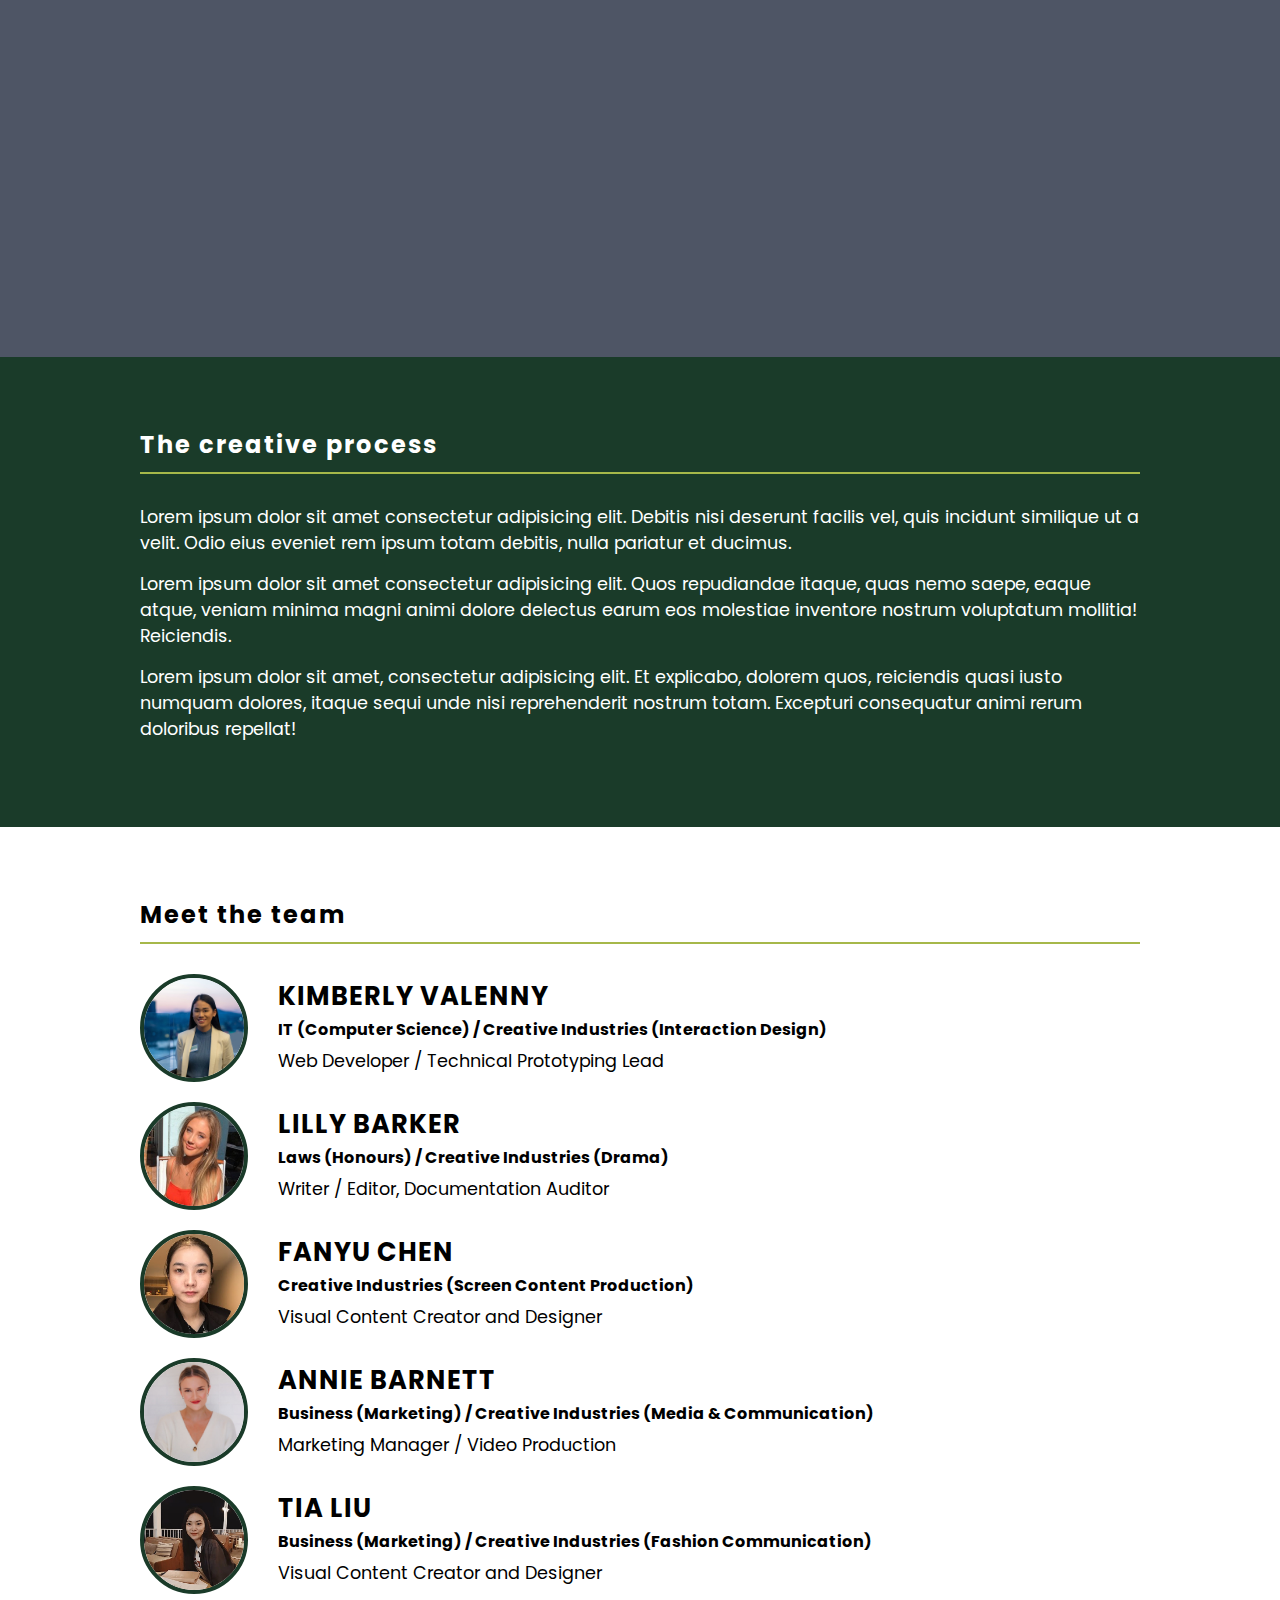
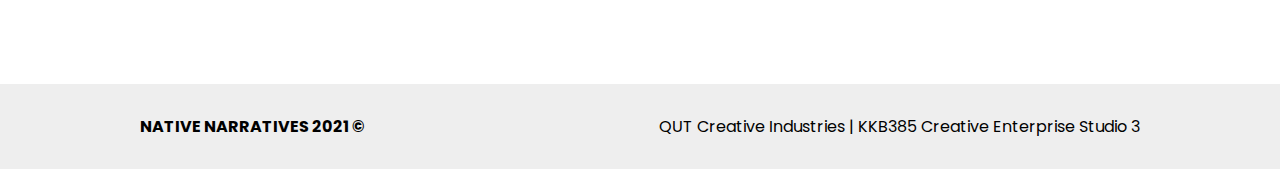
==== commit 80b372b9: "Added iframe for interactive book" ====
--- a/native-narratives/index.html
+++ b/native-narratives/index.html
@@ -17,7 +17,8 @@
         <img src="assets/native-narratives-logo-dark.png" />
       </a>
       <ul id="nav-items" class="nav-items">
-        <li><a href="#about">About the Project</a></li>
+        <li><a href="#about">About</a></li>
+        <li><a href="#project">The Project</a></li>
         <li><a href="#process">The Process</a></li>
         <li><a href="#team">The Team</a></li>
       </ul>
@@ -30,7 +31,7 @@
       <div class="intro-text">
         <h1 id="title">Native Narratives</h1>
         <h3 id="subtitle">
-          Educational &nbsp; | &nbsp; Aesthetic &nbsp; | &nbsp; Informative
+          Informative &nbsp; | &nbsp; Wildlife &nbsp; | &nbsp; Interactive
         </h3>
       </div>
     </section>
@@ -76,6 +77,18 @@
             teaching devices.
           </p>
         </article>
+      </section>
+      <section id="project" class="project">
+        <iframe
+          src="https://cdn.flipsnack.com/widget/v2/widget.html?hash=hp3ycjubdc"
+          width="100%"
+          height="100%"
+          seamless="seamless"
+          scrolling="no"
+          frameborder="0"
+          allowfullscreen
+        ></iframe>
+        <div class="grey-box"></div>
       </section>
       <section id="process" class="process">
         <article>
--- a/native-narratives/style.css
+++ b/native-narratives/style.css
@@ -171,6 +171,22 @@
   background-color: white;
 }
 
+/* PROJECT (embedded book) */
+#project {
+  background-color: #4e5565;
+  height: 300px;
+  position: relative;
+}
+
+#project .grey-box {
+  background-color: #4e5565;
+  position: absolute;
+  top: 15px;
+  left: 18px;
+  height: 22px;
+  width: 160px;
+}
+
 /* SECTIONS */
 
 article {
@@ -220,6 +236,10 @@
   font-size: 1rem;
   letter-spacing: normal;
   margin-bottom: 6px;
+}
+
+#team .text-container p {
+  margin-bottom: 0;
 }
 
 #team img {
@@ -309,14 +329,18 @@
     padding: 30px 100px;
   }
 
+  #project {
+    height: 600px;
+  }
+
   #team .team-member {
     align-items: center;
   }
 
   #team img {
-    width: 120px;
-    height: 120px;
-    border-radius: 62px;
-    margin-right: 40px;
-  }
-}
+    width: 100px;
+    height: 100px;
+    border-radius: 60px;
+    margin-right: 30px;
+  }
+}
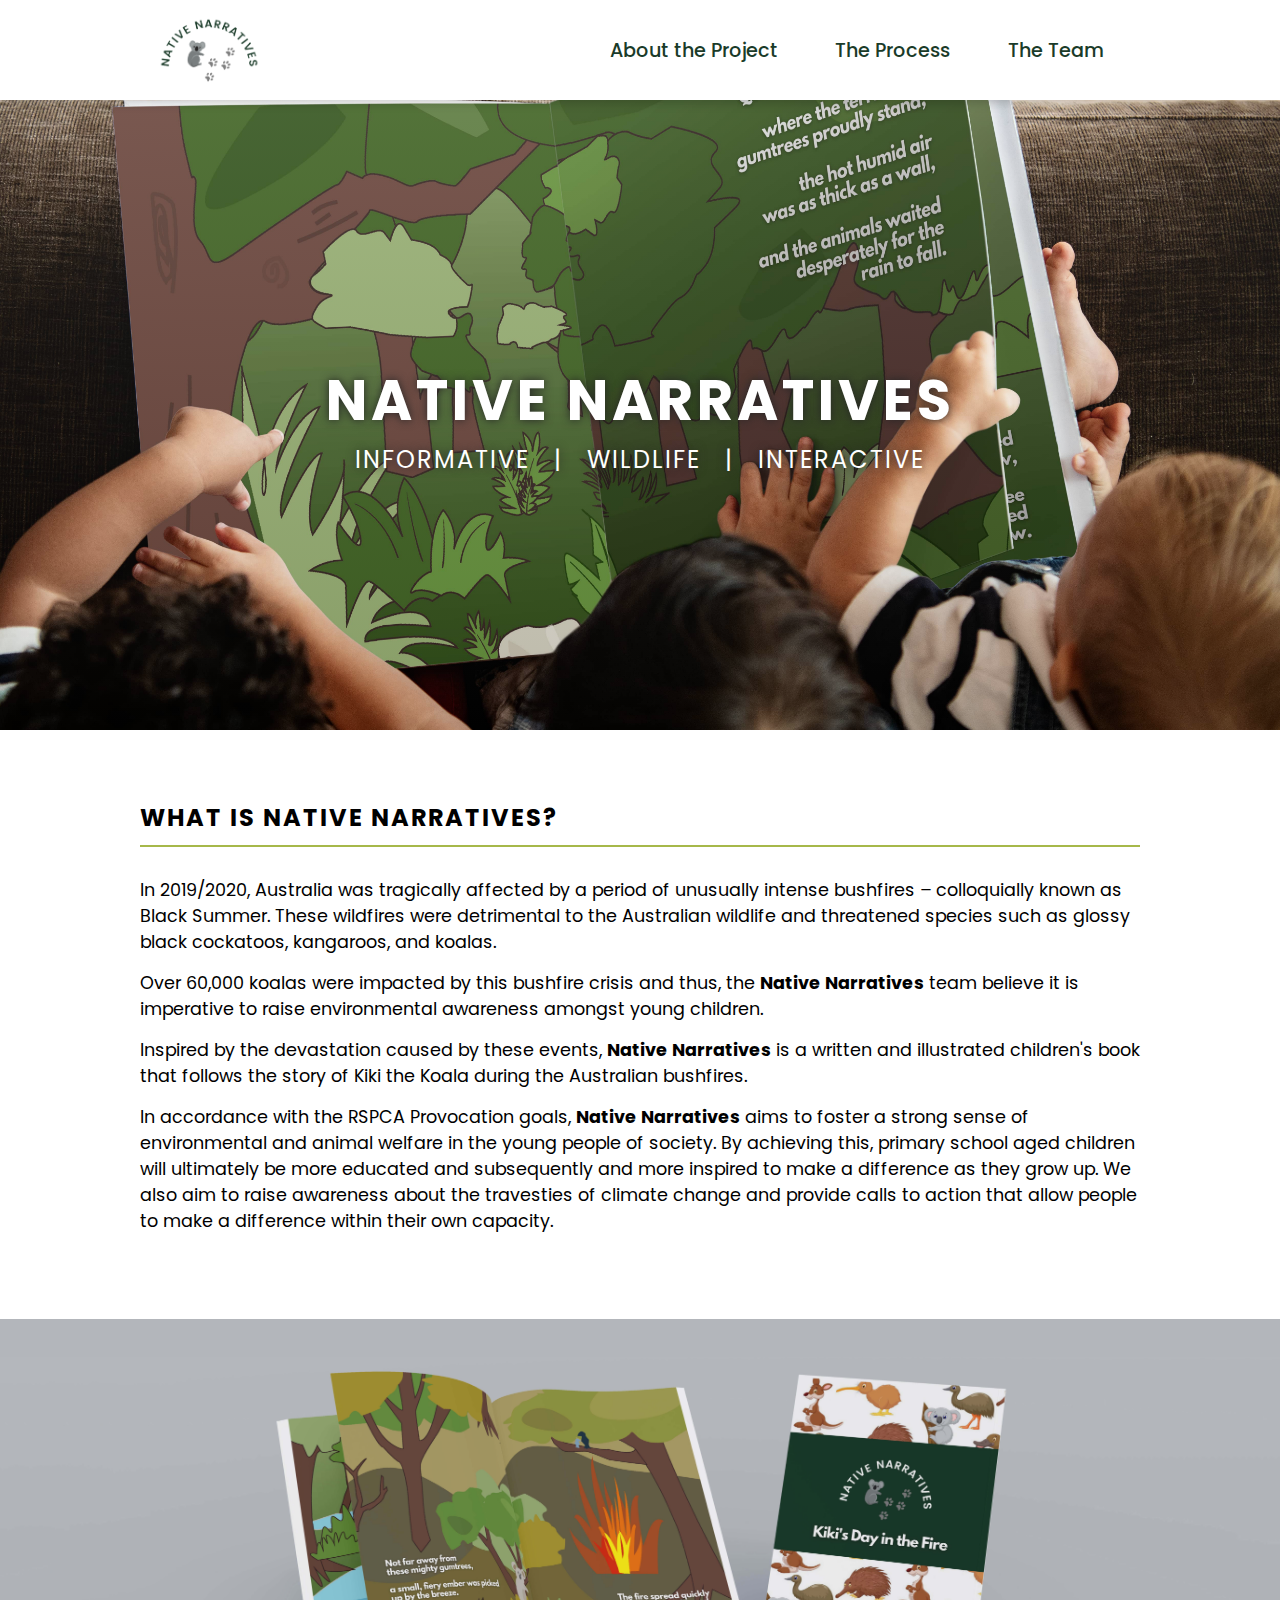
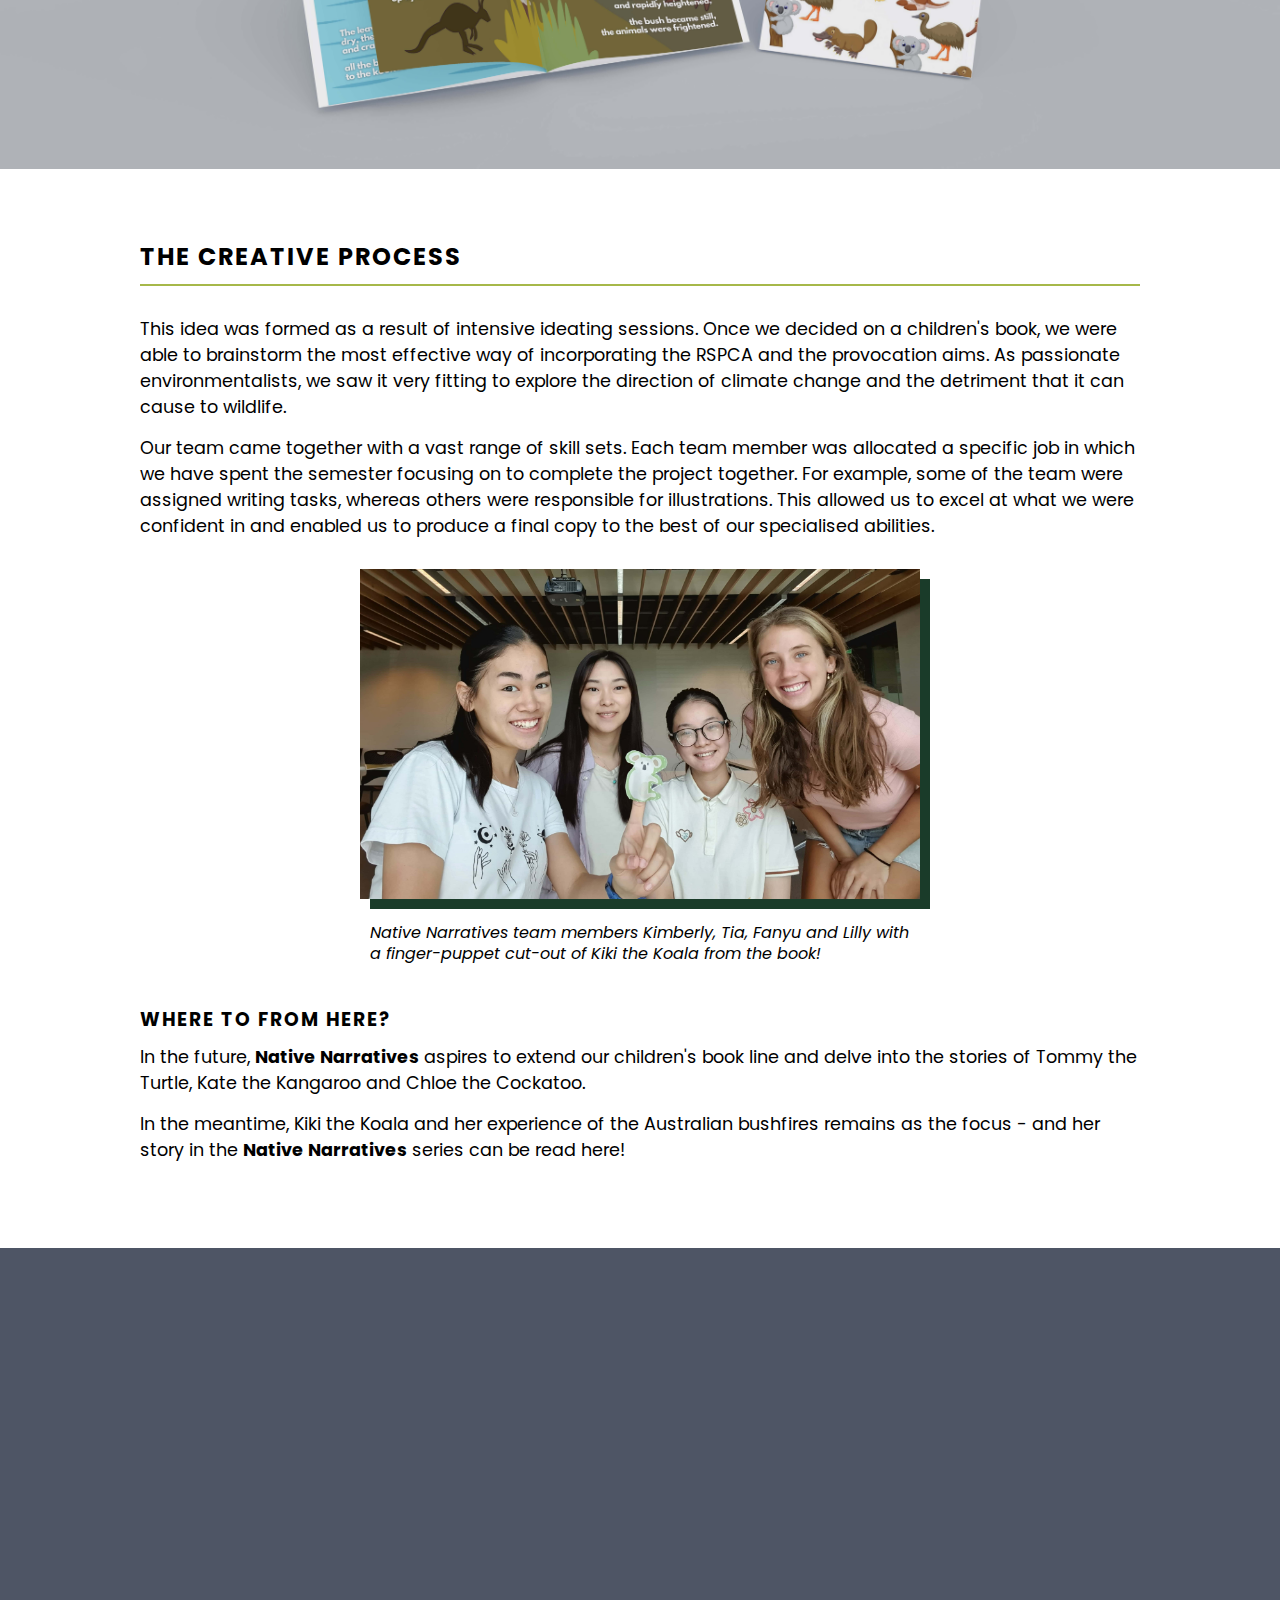
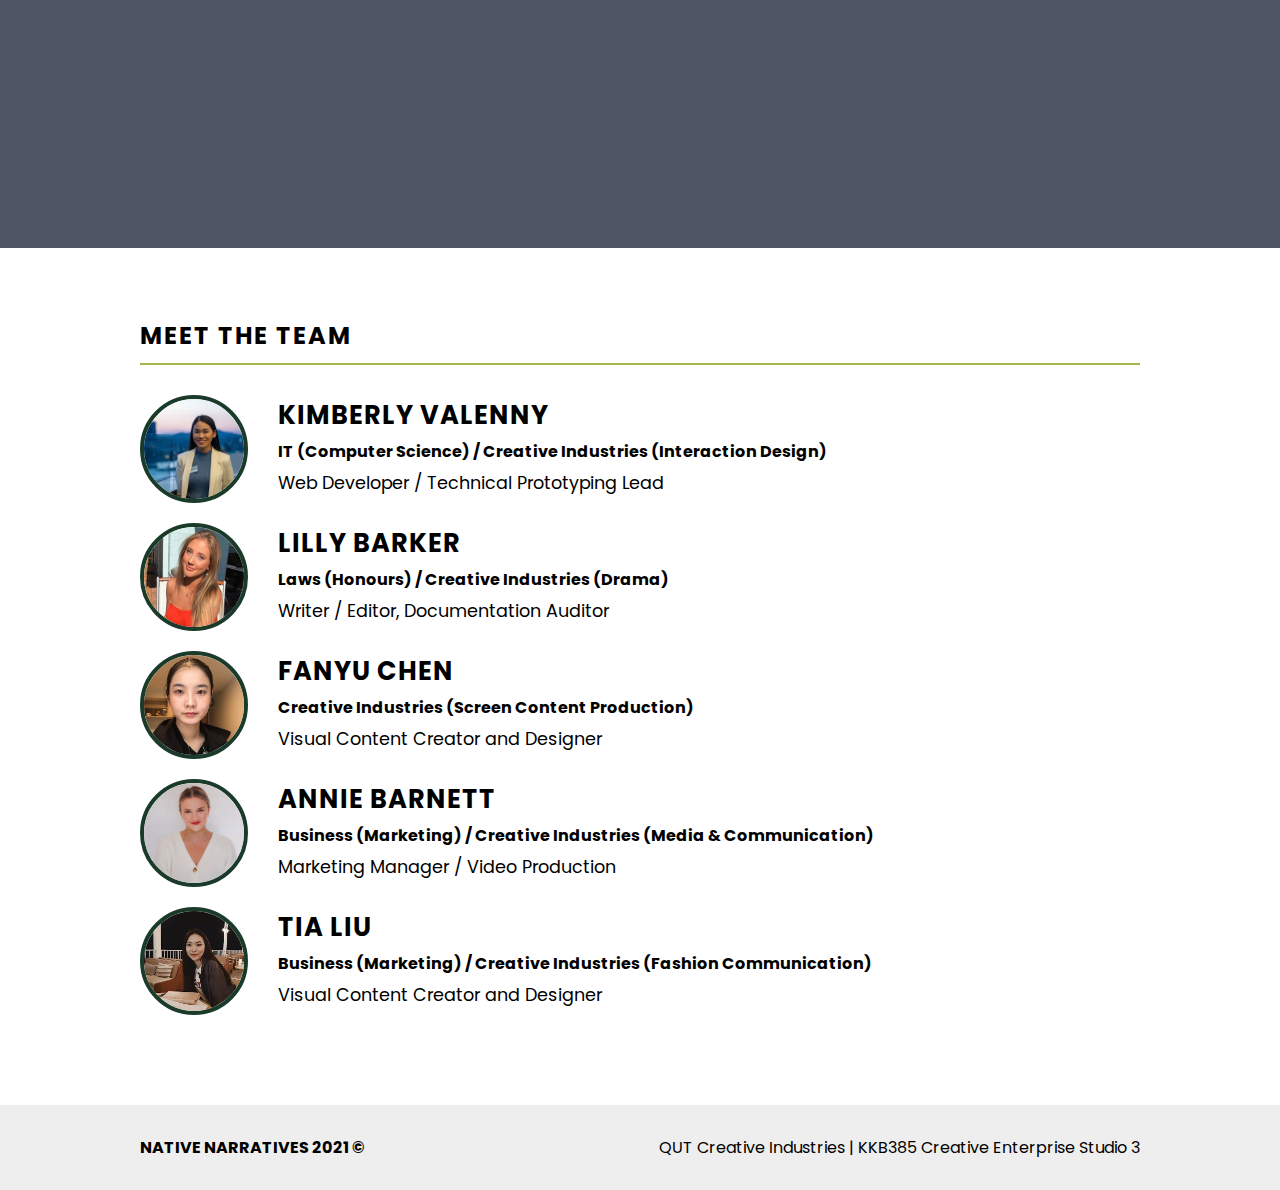
==== commit 77083c71: "major updates to content" ====
--- a/native-narratives/index.html
+++ b/native-narratives/index.html
@@ -17,8 +17,7 @@
         <img src="assets/native-narratives-logo-dark.png" />
       </a>
       <ul id="nav-items" class="nav-items">
-        <li><a href="#about">About</a></li>
-        <li><a href="#project">The Project</a></li>
+        <li><a href="#about">About the Project</a></li>
         <li><a href="#process">The Process</a></li>
         <li><a href="#team">The Team</a></li>
       </ul>
@@ -41,40 +40,77 @@
         <article>
           <h1>What is Native Narratives?</h1>
           <p>
-            RSPCA Queensland has the largest and busiest Wildlife Hospital in
-            the state, providing care to over 26,000 native animals every year.
-            There are many factors that impact our native animals: natural
-            disasters such as bushfire and droughts, dog attacks, road accidents
-            and habitat loss.
+            In 2019/2020, Australia was tragically affected by a period of
+            unusually intense bushfires – colloquially known as Black Summer.
+            These wildfires were detrimental to the Australian wildlife and
+            threatened species such as glossy black cockatoos, kangaroos, and
+            koalas.
           </p>
           <p>
-            Every year our RSPCA Animal Ambulances attend nearly 30,000 rescue
-            call outs for sick, injured or orphaned wildlife. Over half of the
-            animals that came into RSPCA in 2021 were native animals treated in
-            our Wildlife Hospital.
+            Over 60,000 koalas were impacted by this bushfire crisis and thus,
+            the <span class="project-name">Native Narratives</span> team believe
+            it is imperative to raise environmental awareness amongst young
+            children.
           </p>
           <p>
-            This project, written and illustrated by the
-            <span id="project-name">Native Narratives</span> team, is an
-            illustrated children’s book. Our first novel follows the journey of
-            Kiki the Koala and how the RSPCA helped her overcome the travesty of
-            the Australian bushfires.
+            Inspired by the devastation caused by these events,
+            <span class="project-name">Native Narratives</span> is a written and
+            illustrated children's book that follows the story of Kiki the Koala
+            during the Australian bushfires.
           </p>
           <p>
-            With intentions of targeting primary school children, the book also
-            consists of information about the RSPCA in relation to their care of
-            Australian wildlife, as well as a call to action that enables the
-            reader to follow the correct avenues if they see injured animals.
-            The RSPCA will be entirely transparent with the allocation of all
-            proceeds, allowing the buyer/reader to see and understand the impact
-            they have by purchasing the book.
+            In accordance with the RSPCA Provocation goals,
+            <span class="project-name">Native Narratives</span>
+            aims to foster a strong sense of environmental and animal welfare in
+            the young people of society. By achieving this, primary school aged
+            children will ultimately be more educated and subsequently and more
+            inspired to make a difference as they grow up. We also aim to raise
+            awareness about the travesties of climate change and provide calls
+            to action that allow people to make a difference within their own
+            capacity.
+          </p>
+        </article>
+      </section>
+      <section class="banner-image"></section>
+      <section id="process" class="process">
+        <article>
+          <h1>The creative process</h1>
+          <p>
+            This idea was formed as a result of intensive ideating sessions.
+            Once we decided on a children's book, we were able to brainstorm the
+            most effective way of incorporating the RSPCA and the provocation
+            aims. As passionate environmentalists, we saw it very fitting to
+            explore the direction of climate change and the detriment that it
+            can cause to wildlife.
           </p>
           <p>
-            The book will be focusing on emotional appeals to the audience to
-            sympathize with the wildlife and how their lives have been affected
-            by various circumstances. It also includes emotive language such as
-            similes, metaphors and strong adjectives that can be used as
-            teaching devices.
+            Our team came together with a vast range of skill sets. Each team
+            member was allocated a specific job in which we have spent the
+            semester focusing on to complete the project together. For example,
+            some of the team were assigned writing tasks, whereas others were
+            responsible for illustrations. This allowed us to excel at what we
+            were confident in and enabled us to produce a final copy to the best
+            of our specialised abilities.
+          </p>
+          <div id="team-photo">
+            <img src="assets/native-narratives-team.jpg" />
+            <p>
+              Native Narratives team members Kimberly, Tia, Fanyu and Lilly with
+              a finger-puppet cut-out of Kiki the Koala from the book!
+            </p>
+          </div>
+          <h3>Where to from here?</h3>
+          <p>
+            In the future,
+            <span class="project-name">Native Narratives</span> aspires to
+            extend our children's book line and delve into the stories of Tommy
+            the Turtle, Kate the Kangaroo and Chloe the Cockatoo.
+          </p>
+          <p>
+            In the meantime, Kiki the Koala and her experience of the Australian
+            bushfires remains as the focus - and her story in the
+            <span class="project-name">Native Narratives</span> series can be
+            read here!
           </p>
         </article>
       </section>
@@ -89,28 +125,6 @@
           allowfullscreen
         ></iframe>
         <div class="grey-box"></div>
-      </section>
-      <section id="process" class="process">
-        <article>
-          <h1>The creative process</h1>
-          <p>
-            Lorem ipsum dolor sit amet consectetur adipisicing elit. Debitis
-            nisi deserunt facilis vel, quis incidunt similique ut a velit. Odio
-            eius eveniet rem ipsum totam debitis, nulla pariatur et ducimus.
-          </p>
-          <p>
-            Lorem ipsum dolor sit amet consectetur adipisicing elit. Quos
-            repudiandae itaque, quas nemo saepe, eaque atque, veniam minima
-            magni animi dolore delectus earum eos molestiae inventore nostrum
-            voluptatum mollitia! Reiciendis.
-          </p>
-          <p>
-            Lorem ipsum dolor sit amet, consectetur adipisicing elit. Et
-            explicabo, dolorem quos, reiciendis quasi iusto numquam dolores,
-            itaque sequi unde nisi reprehenderit nostrum totam. Excepturi
-            consequatur animi rerum doloribus repellat!
-          </p>
-        </article>
       </section>
       <section id="team" class="team">
         <article>
@@ -169,7 +183,7 @@
 
     <footer>
       <article>
-        <p id="project-name">NATIVE NARRATIVES 2021 &copy;</p>
+        <p class="project-name">NATIVE NARRATIVES 2021 &copy;</p>
         <p>QUT Creative Industries | KKB385 Creative Enterprise Studio 3</p>
       </article>
     </footer>
--- a/native-narratives/style.css
+++ b/native-narratives/style.css
@@ -22,6 +22,11 @@
   margin: 0;
   font-family: "Poppins", sans-serif;
   letter-spacing: 2px;
+  text-transform: uppercase;
+}
+
+h3 {
+  margin: 10px 0;
 }
 
 p {
@@ -29,6 +34,10 @@
   font-family: "Poppins", sans-serif;
   font-weight: 400;
   font-size: 1.1em;
+}
+
+.project-name {
+  font-weight: bold;
 }
 
 button {
@@ -117,13 +126,12 @@
 /* --- INTRO --- */
 
 section#intro {
-  min-height: 75vh;
-  margin-top: -100px;
+  min-height: 70vh;
   background-image: linear-gradient(
       rgba(255, 255, 255, 0.1),
       rgba(0, 0, 0, 0.1)
     ),
-    url("assets/native-narratives-book.jpg");
+    url("assets/native-narratives-kids.jpg");
   background-position: center;
   background-repeat: no-repeat;
   background-size: cover;
@@ -134,14 +142,14 @@
   color: white;
   max-width: 90%;
   margin: 0 auto;
-  padding-top: 53vh;
-  text-shadow: 0px 0px 10px #888888;
+  padding-top: 30vh;
+  text-shadow: 0px 0px 10px #262626;
 }
 
 #intro #title {
   text-transform: uppercase;
   letter-spacing: 4px;
-  font-size: 3rem;
+  font-size: 3.5rem;
   line-height: 1.1;
   margin-bottom: 10px;
   padding-bottom: 0;
@@ -151,6 +159,7 @@
 #intro #subtitle {
   text-transform: uppercase;
   font-weight: 400;
+  font-size: 1.5rem;
 }
 
 .intro button {
@@ -169,6 +178,14 @@
 
 main {
   background-color: white;
+}
+
+.banner-image {
+  background-image: url("assets/native-narratives-book.jpg");
+  height: 200px;
+  background-position: center;
+  background-repeat: no-repeat;
+  background-size: cover;
 }
 
 /* PROJECT (embedded book) */
@@ -209,9 +226,23 @@
   margin-bottom: 15px;
 }
 
-#process {
-  background-color: #1a3b29;
-  color: white;
+#team-photo {
+  margin: 30px auto 40px auto;
+  max-width: 560px;
+}
+
+#team-photo img {
+  width: auto;
+  max-width: 100%;
+  margin: 0 10px 10px 0;
+  box-shadow: 10px 10px 0px #1a3b29;
+}
+
+#team-photo p {
+  margin: 10px 10px 0 10px;
+  font-style: italic;
+  line-height: 1.3;
+  font-size: 1em;
 }
 
 /* MEET THE TEAM */
@@ -235,6 +266,7 @@
 #team .text-container h3 {
   font-size: 1rem;
   letter-spacing: normal;
+  text-transform: none;
   margin-bottom: 6px;
 }
 
@@ -269,10 +301,6 @@
   font-size: 1em;
 }
 
-#project-name {
-  font-weight: bold;
-}
-
 /* ---- MEDIA QUERIES ---- */
 
 @media (min-width: 700px) {
@@ -314,7 +342,7 @@
   }
 
   #intro .intro-text {
-    padding-top: 60vh;
+    max-width: unset;
   }
 
   article {
@@ -329,6 +357,10 @@
     padding: 30px 100px;
   }
 
+  .banner-image {
+    height: 450px;
+  }
+
   #project {
     height: 600px;
   }
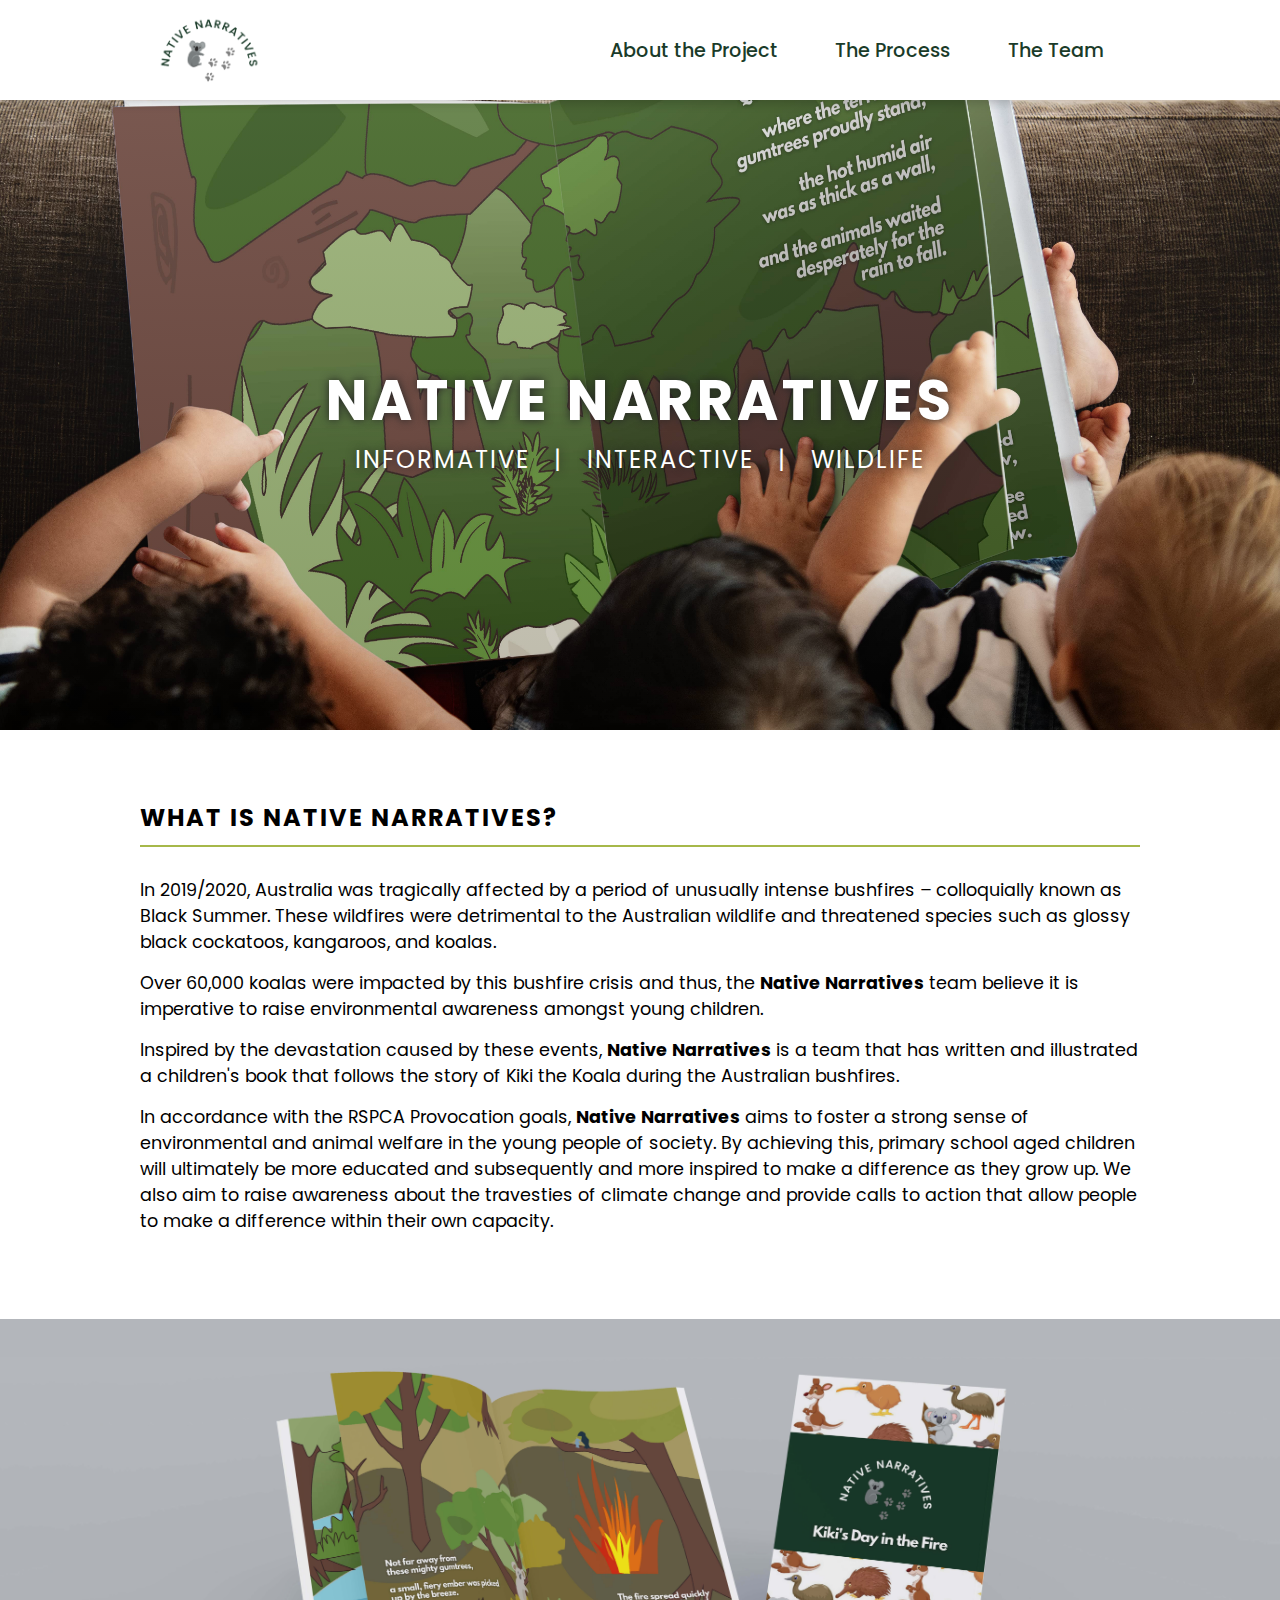
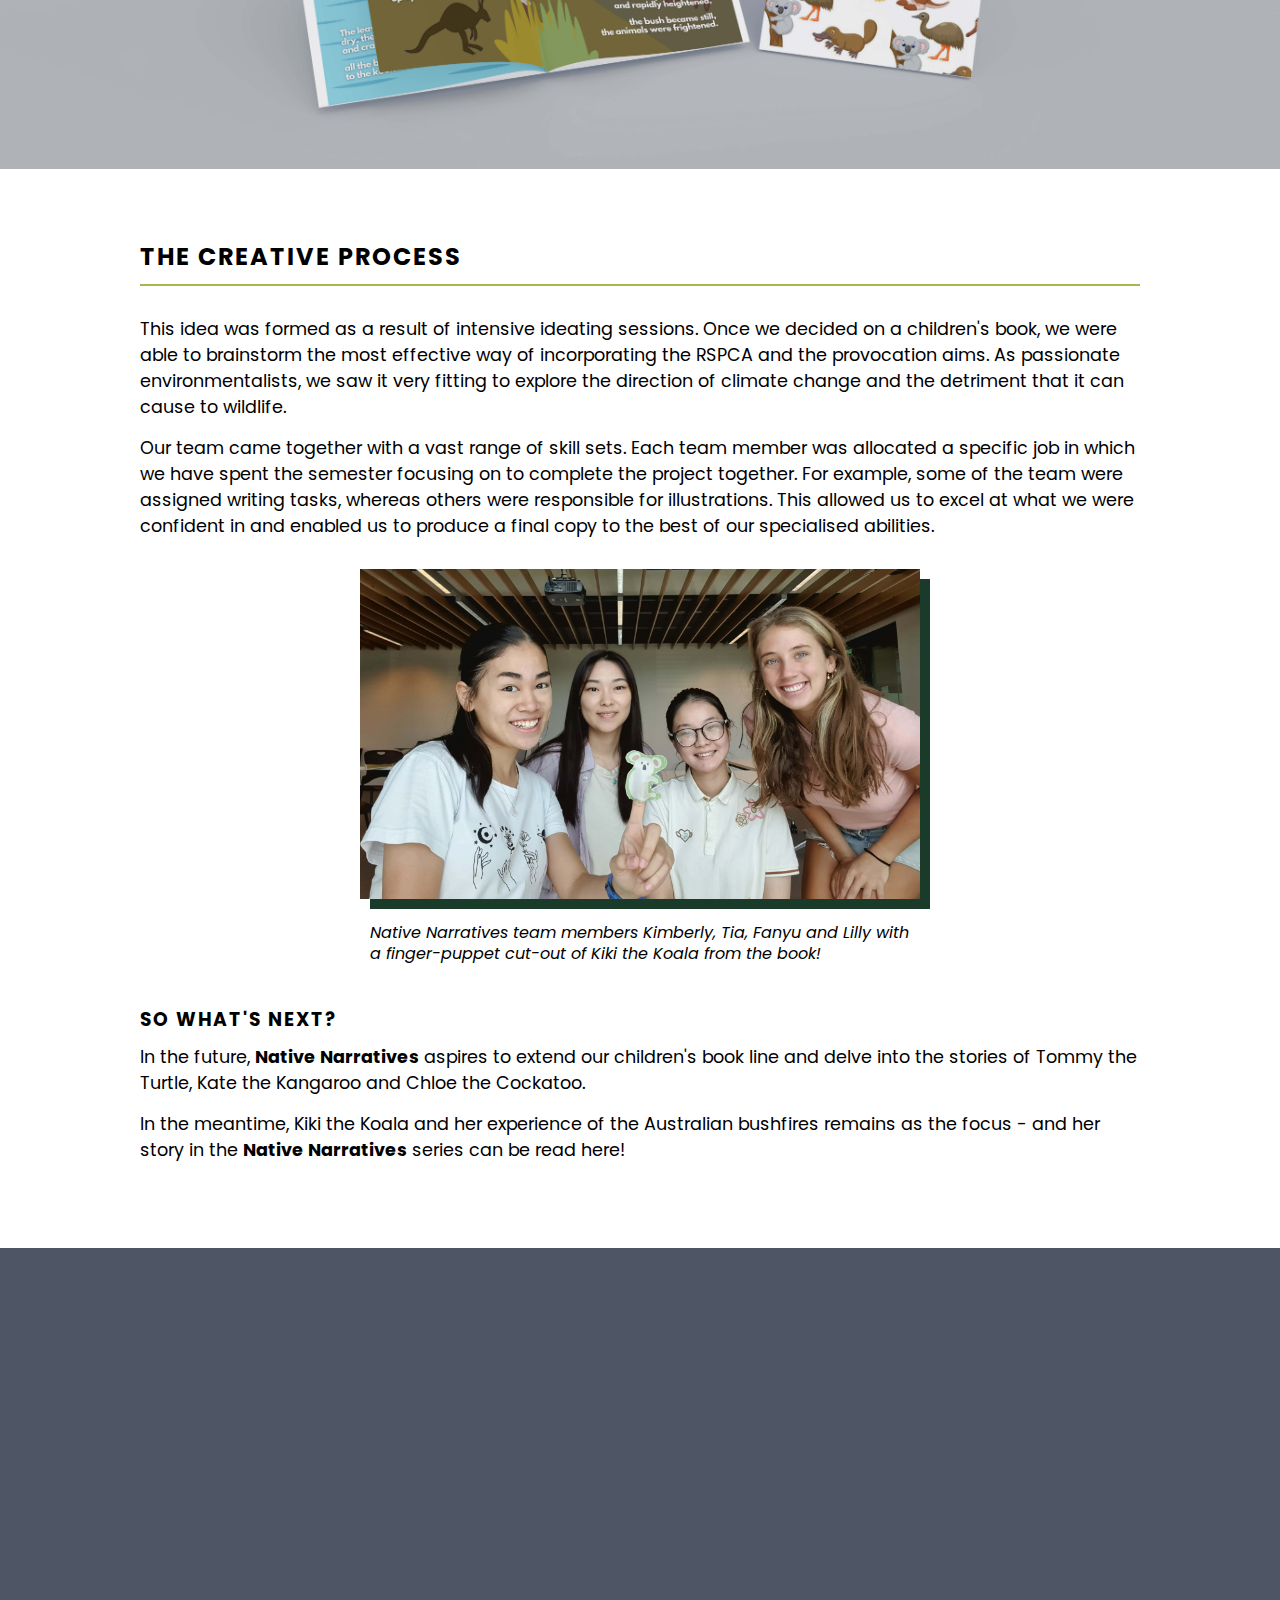
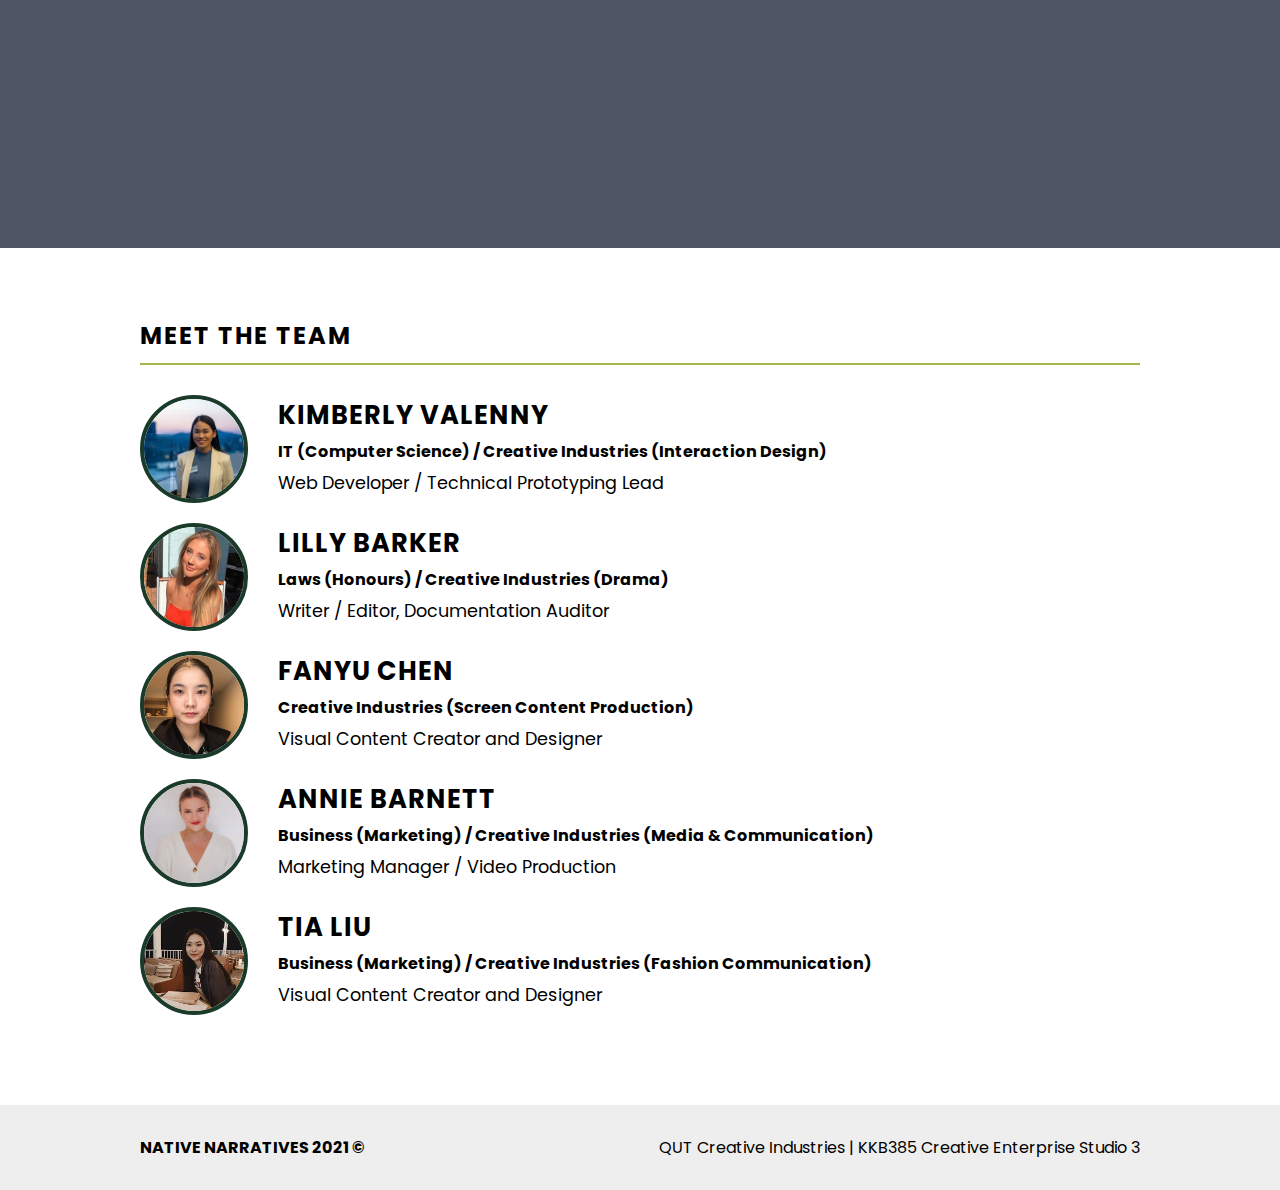
==== commit e88f5302: "content updates" ====
--- a/native-narratives/index.html
+++ b/native-narratives/index.html
@@ -30,7 +30,7 @@
       <div class="intro-text">
         <h1 id="title">Native Narratives</h1>
         <h3 id="subtitle">
-          Informative &nbsp; | &nbsp; Wildlife &nbsp; | &nbsp; Interactive
+          Informative &nbsp; | &nbsp; Interactive &nbsp; | &nbsp; Wildlife
         </h3>
       </div>
     </section>
@@ -54,9 +54,9 @@
           </p>
           <p>
             Inspired by the devastation caused by these events,
-            <span class="project-name">Native Narratives</span> is a written and
-            illustrated children's book that follows the story of Kiki the Koala
-            during the Australian bushfires.
+            <span class="project-name">Native Narratives</span> is a team that
+            has written and illustrated a children's book that follows the story
+            of Kiki the Koala during the Australian bushfires.
           </p>
           <p>
             In accordance with the RSPCA Provocation goals,
@@ -99,7 +99,7 @@
               a finger-puppet cut-out of Kiki the Koala from the book!
             </p>
           </div>
-          <h3>Where to from here?</h3>
+          <h3>So what's next?</h3>
           <p>
             In the future,
             <span class="project-name">Native Narratives</span> aspires to
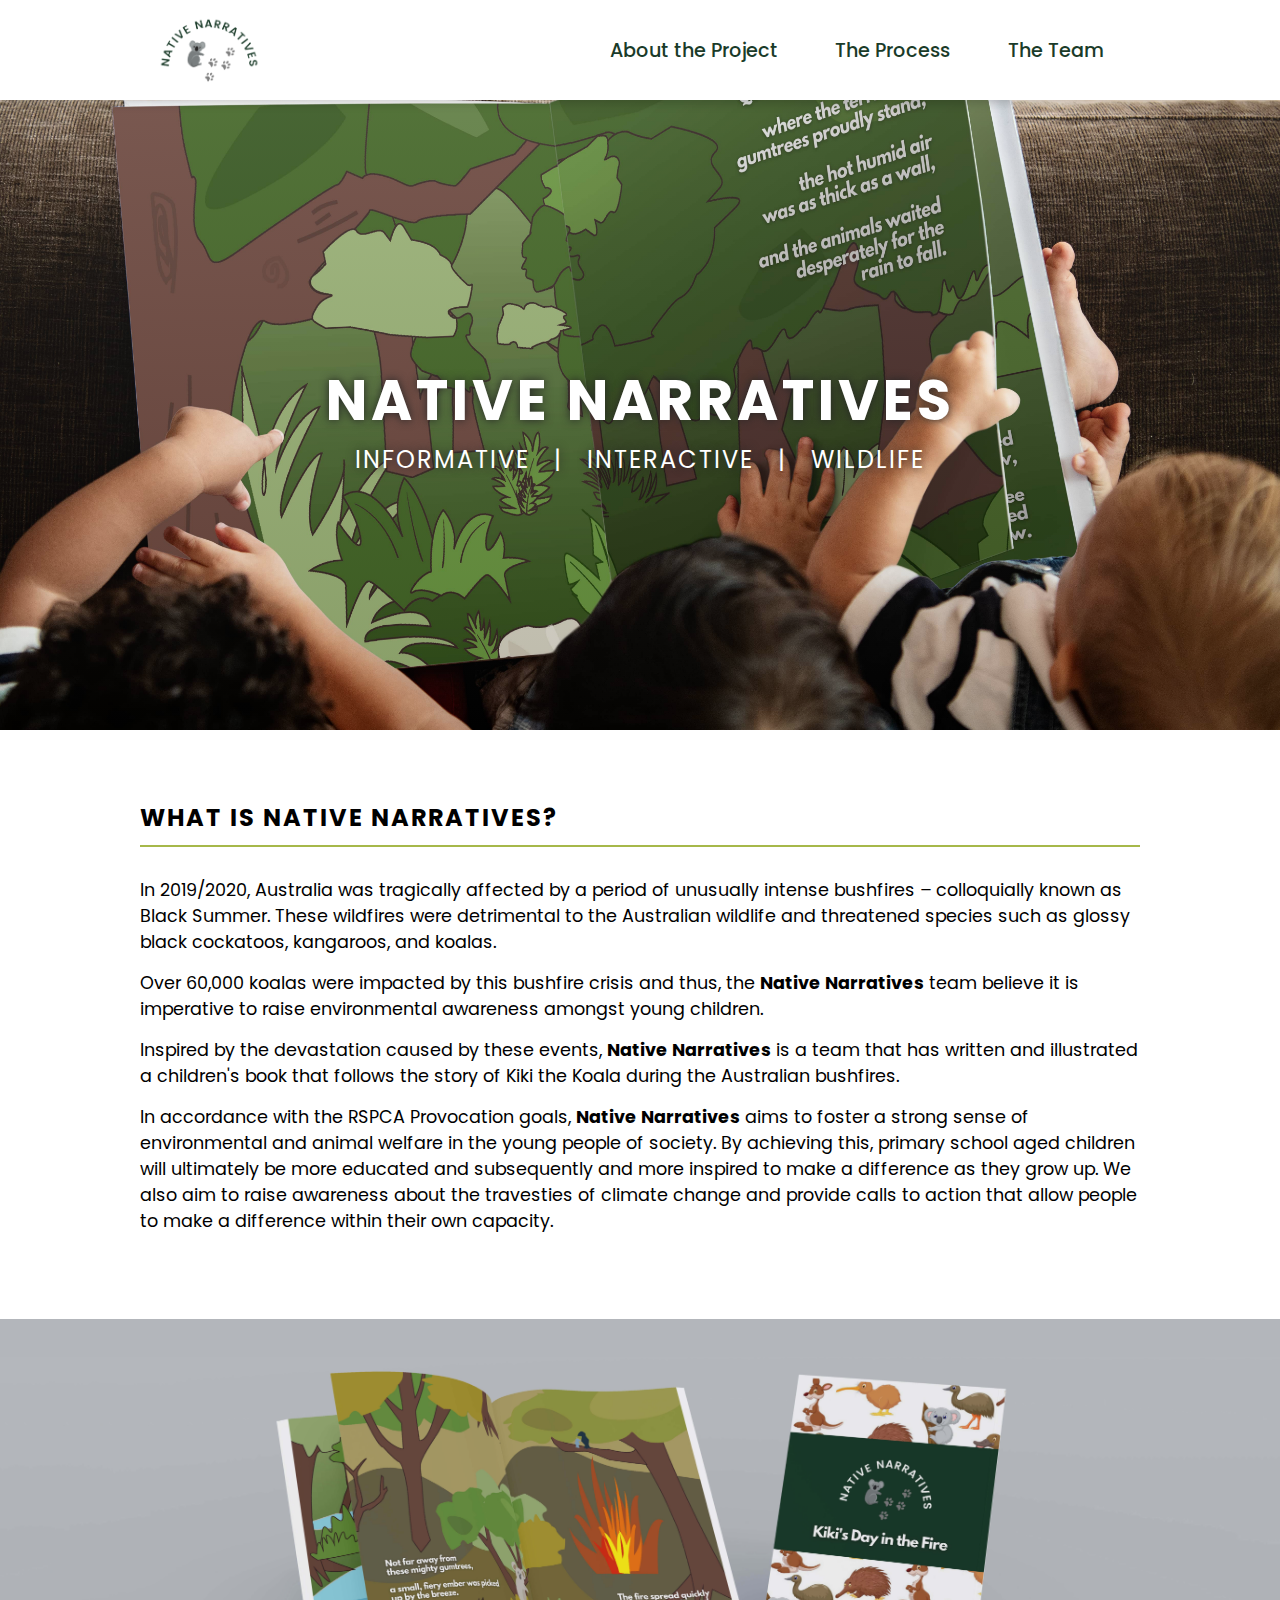
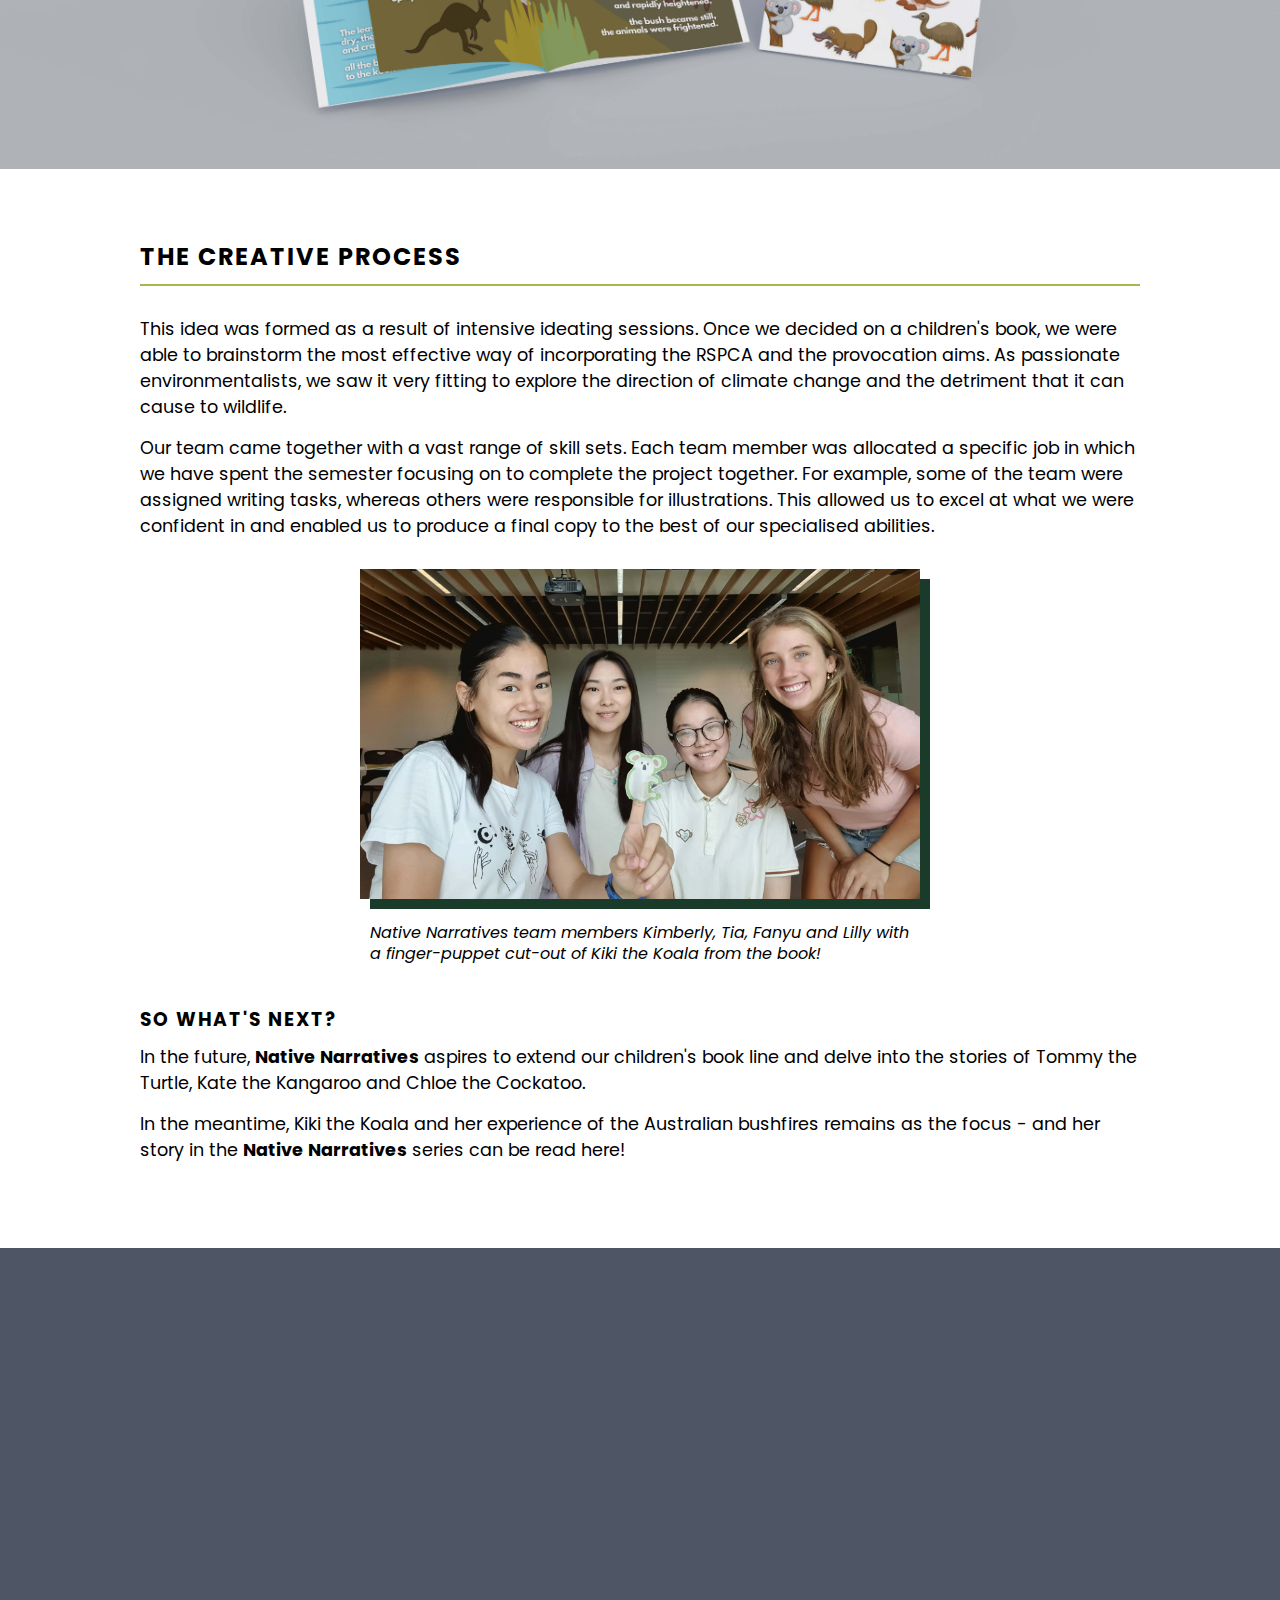
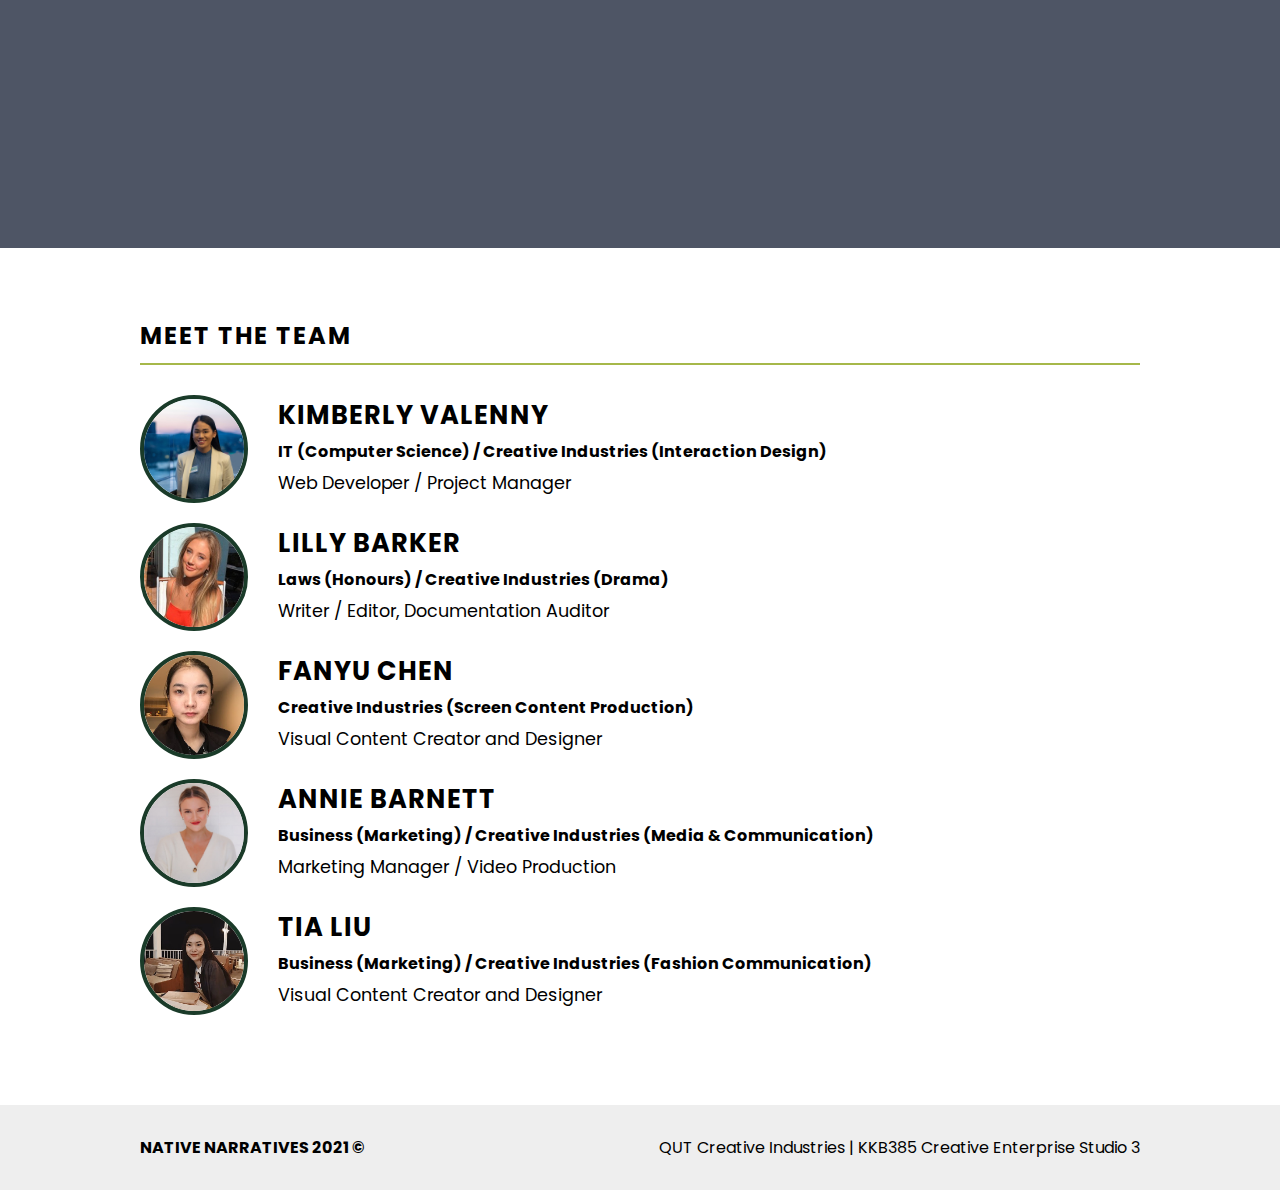
==== commit 3f50eb4b: "minor content update" ====
--- a/native-narratives/index.html
+++ b/native-narratives/index.html
@@ -136,7 +136,7 @@
               <h3>
                 IT (Computer Science) / Creative Industries (Interaction Design)
               </h3>
-              <p>Web Developer / Technical Prototyping Lead</p>
+              <p>Web Developer / Project Manager</p>
             </div>
           </div>
           <div class="team-member">
